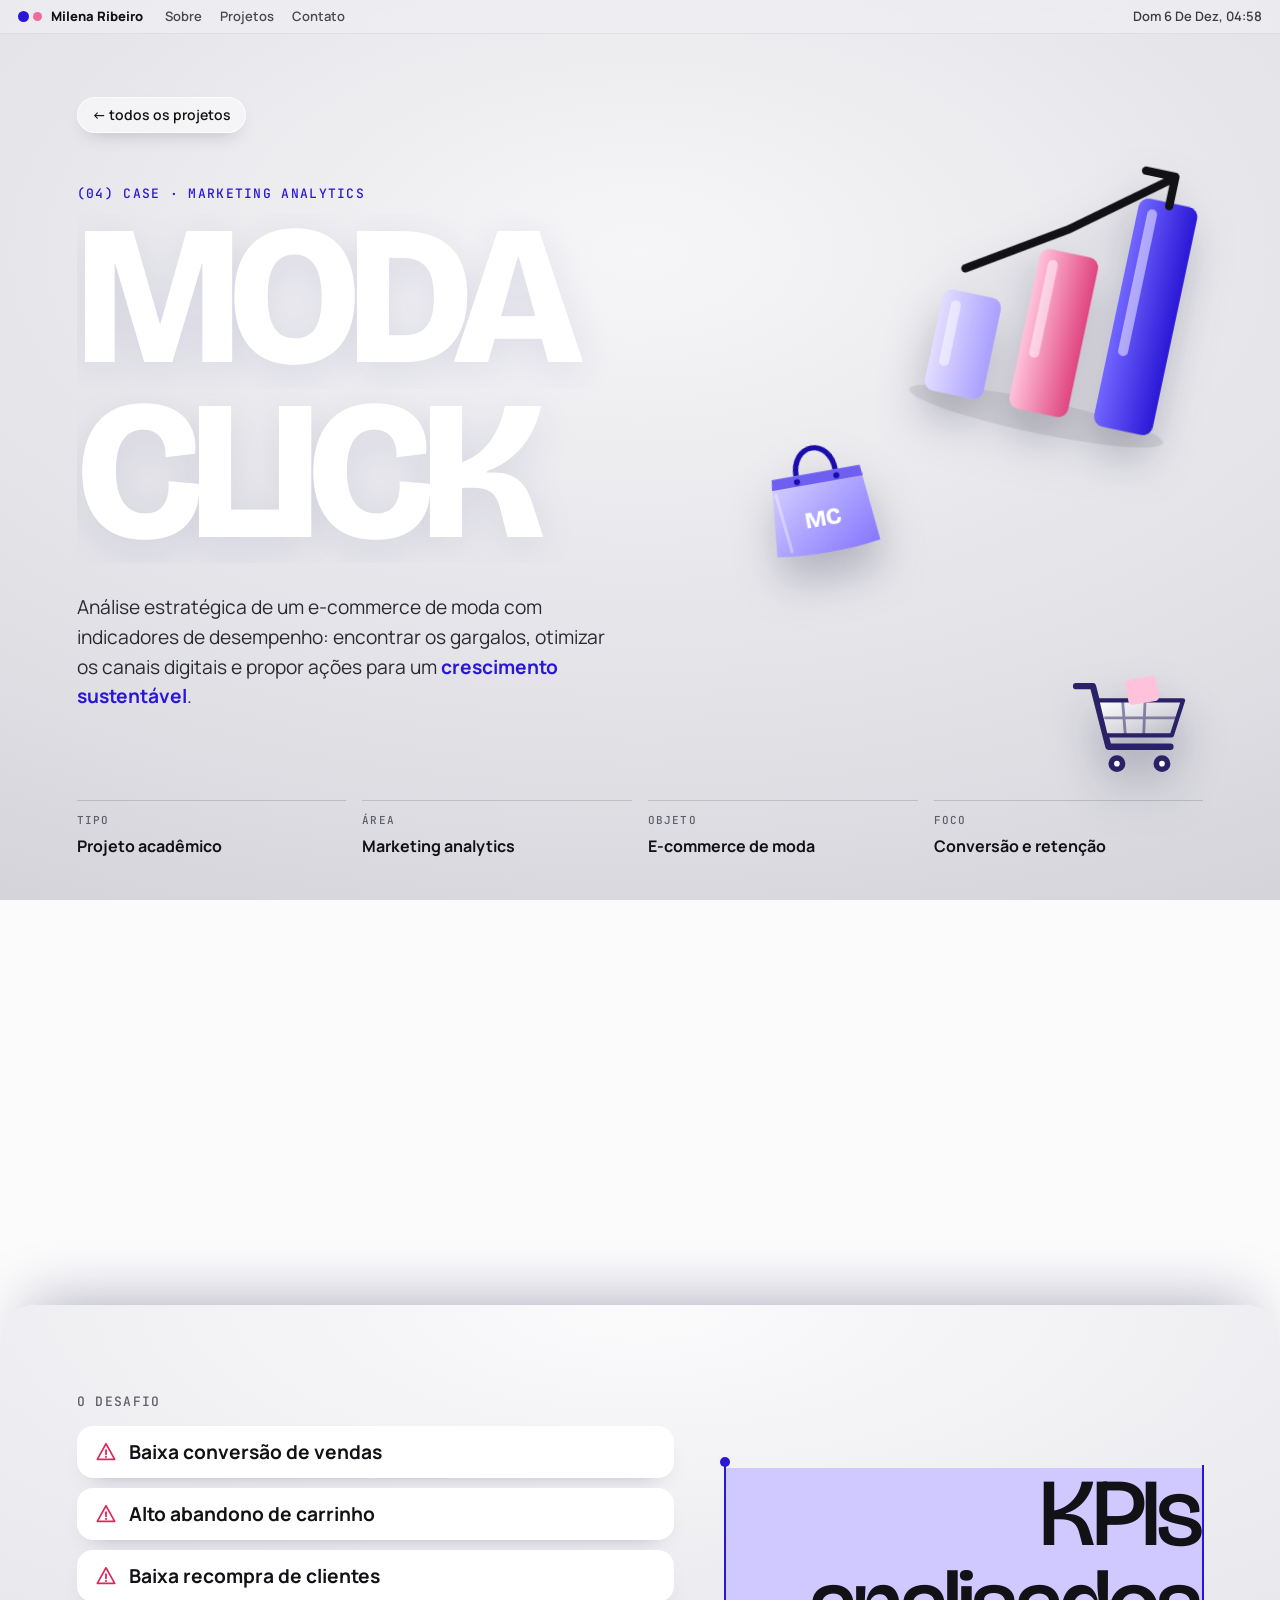
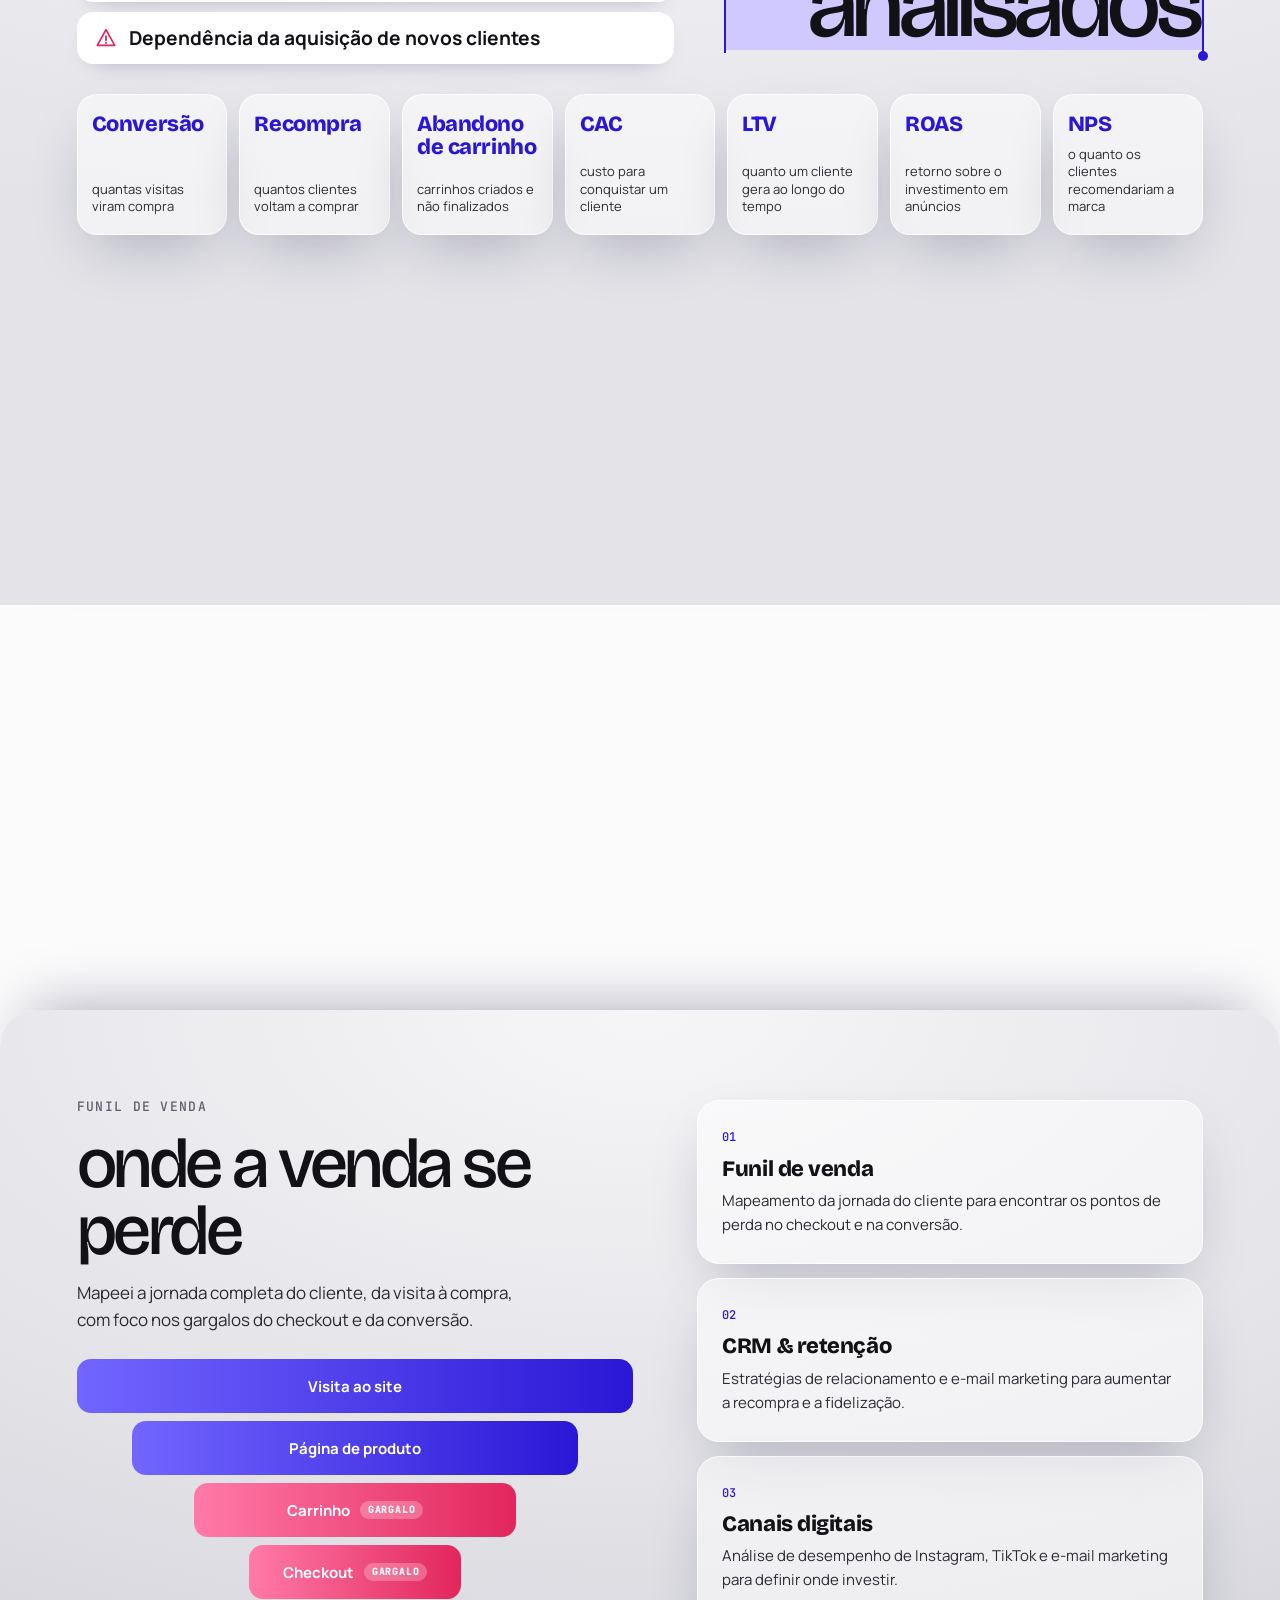
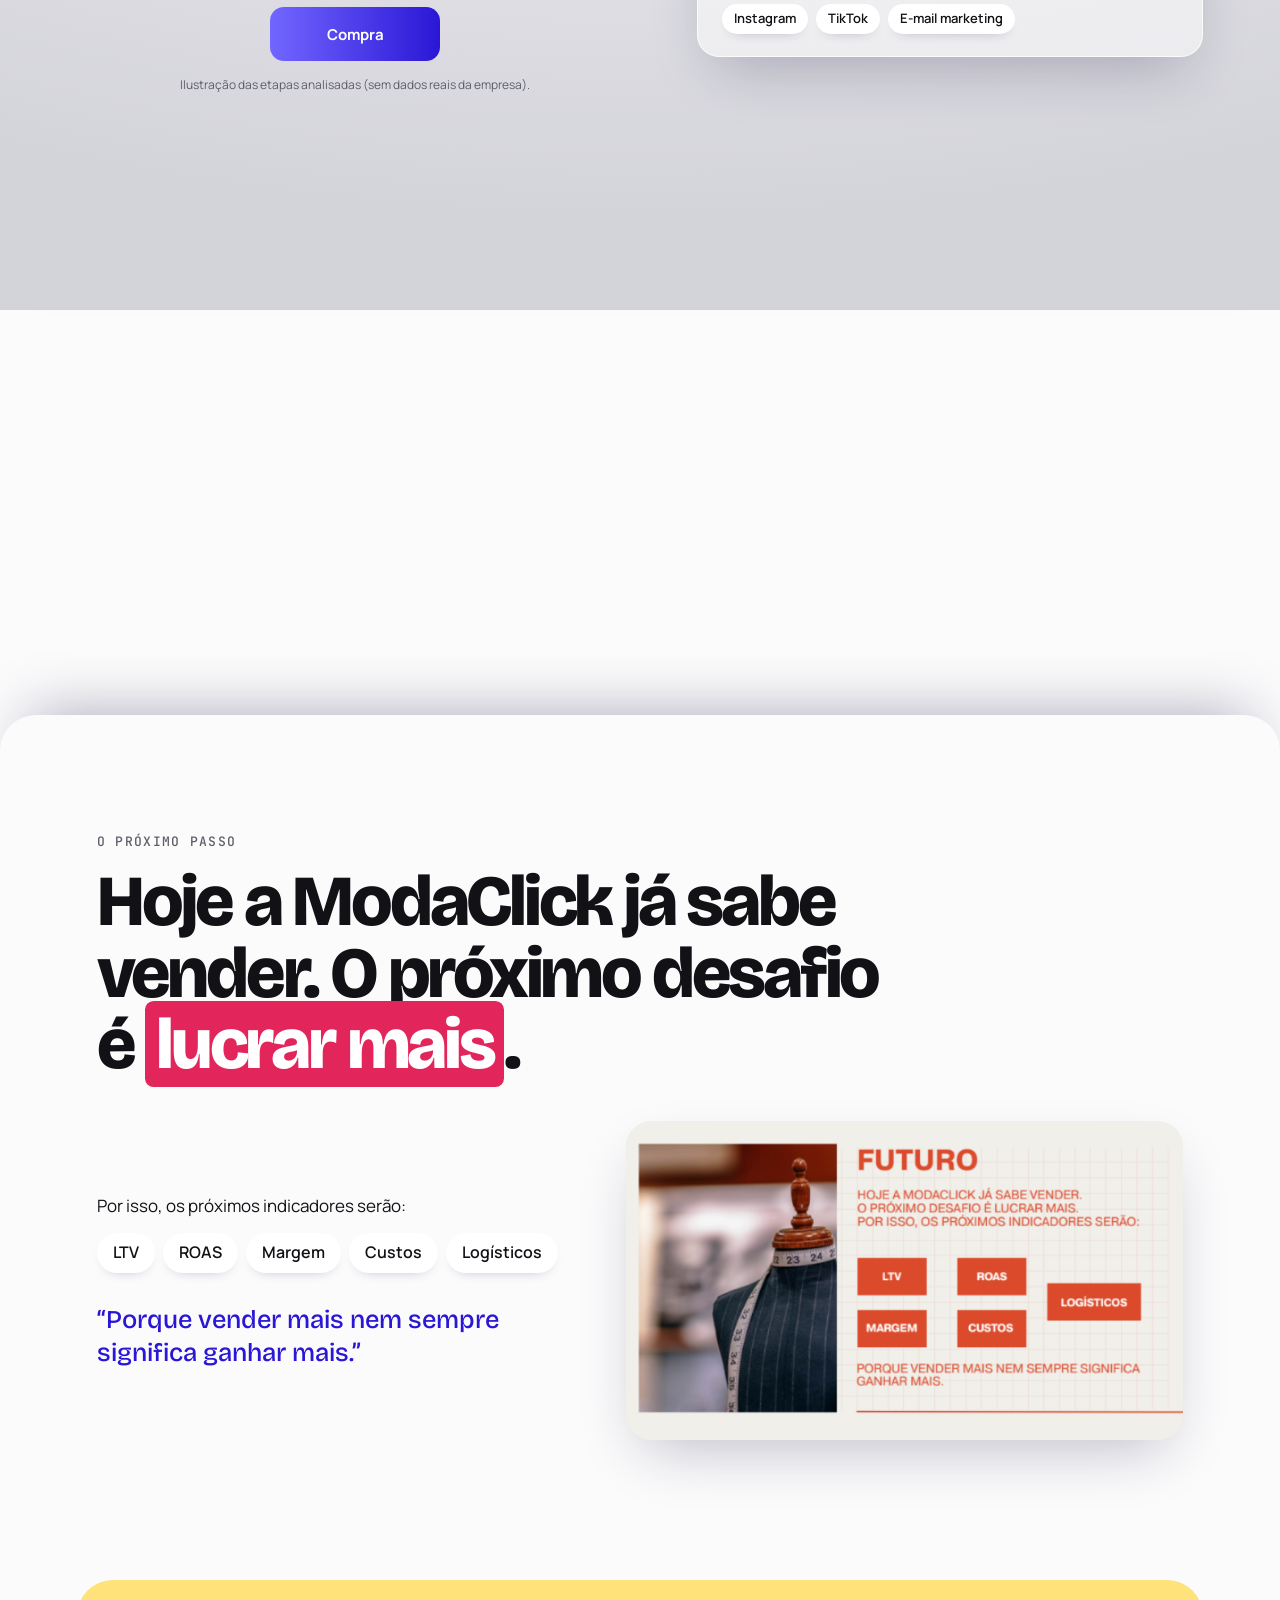
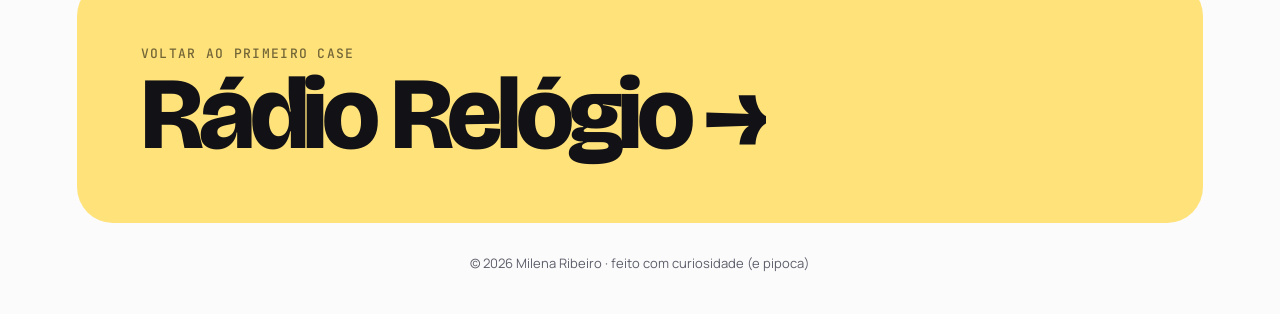
==== modaclick.html @ 16fa6a4c "Add files via upload" ====
<!doctype html>
<html lang="pt-BR">
<head>
<meta charset="utf-8">
<meta name="viewport" content="width=device-width, initial-scale=1">
<title>ModaClick · Milena Ribeiro</title>
<meta name="description" content="Case ModaClick: análise estratégica de um e-commerce de moda com KPIs, funil de vendas, CRM e canais digitais.">
<meta property="og:title" content="ModaClick · Milena Ribeiro">
<meta property="og:description" content="Case ModaClick: análise estratégica de um e-commerce de moda com KPIs, funil de vendas, CRM e canais digitais.">
<meta property="og:type" content="website">
<meta name="theme-color" content="#e6e6ea">
<link rel="icon" href="data:image/svg+xml,%3Csvg xmlns='http://www.w3.org/2000/svg' viewBox='0 0 32 32'%3E%3Ccircle cx='11' cy='16' r='9' fill='%232a17d6'/%3E%3Ccircle cx='24' cy='16' r='6' fill='%23f06aa0'/%3E%3C/svg%3E">
<link rel="preconnect" href="https://fonts.googleapis.com">
<link rel="preconnect" href="https://fonts.gstatic.com" crossorigin>
<link href="https://fonts.googleapis.com/css2?family=Bricolage+Grotesque:opsz,wght@12..96,300;12..96,500;12..96,800&family=JetBrains+Mono:wght@400;500&family=Manrope:wght@400;500;600;700;800&display=swap" rel="stylesheet">
<link rel="stylesheet" href="styles.css">
<link rel="stylesheet" href="case.css">
</head>
<body class="case">

<svg width="0" height="0" style="position:absolute" aria-hidden="true">
  <defs>
    <linearGradient id="g-bag" x1="0" y1="0" x2="1" y2="1"><stop offset="0" stop-color="#d9d4ff"/><stop offset="1" stop-color="#8475ff"/></linearGradient>
    <linearGradient id="g-bar-a" x1="0" y1="0" x2="1" y2="0"><stop offset="0" stop-color="#7266ff"/><stop offset="1" stop-color="#2a17d6"/></linearGradient>
    <linearGradient id="g-bar-b" x1="0" y1="0" x2="1" y2="0"><stop offset="0" stop-color="#ffc2da"/><stop offset="1" stop-color="#e0457f"/></linearGradient>
    <linearGradient id="g-bar-c" x1="0" y1="0" x2="1" y2="0"><stop offset="0" stop-color="#e2ddff"/><stop offset="1" stop-color="#a99fff"/></linearGradient>
    <linearGradient id="g-cart" x1="0" y1="0" x2="1" y2="1"><stop offset="0" stop-color="#ffffff"/><stop offset="1" stop-color="#b9b9c4"/></linearGradient>

    <symbol id="i-bag" viewBox="0 0 200 200">
      <path d="M74 78 C74 32 126 32 126 78" fill="none" stroke="#1a0dab" stroke-width="7" stroke-linecap="round"/>
      <path d="M42 76 H158 L168 176 Q100 186 32 176 Z" fill="url(#g-bag)"/>
      <path d="M42 76 H158 L160 90 H40 Z" fill="#6f5ff0"/>
      <circle cx="74" cy="84" r="4" fill="#1a0dab"/><circle cx="126" cy="84" r="4" fill="#1a0dab"/>
      <text x="100" y="146" text-anchor="middle" font-family="Bricolage Grotesque, sans-serif" font-weight="800" font-size="30" fill="#fff">MC</text>
      <path d="M44 96 L52 172" stroke="#fff" stroke-opacity=".35" stroke-width="4" stroke-linecap="round"/>
    </symbol>

    <symbol id="i-chart" viewBox="0 0 200 200">
      <ellipse cx="100" cy="176" rx="78" ry="10" fill="#000" opacity=".08"/>
      <rect x="30" y="112" width="36" height="62" rx="6" fill="url(#g-bar-c)"/>
      <rect x="82" y="76" width="36" height="98" rx="6" fill="url(#g-bar-b)"/>
      <rect x="134" y="34" width="36" height="140" rx="6" fill="url(#g-bar-a)"/>
      <rect x="36" y="118" width="6" height="40" rx="3" fill="#fff" opacity=".5"/>
      <rect x="88" y="82" width="6" height="60" rx="3" fill="#fff" opacity=".5"/>
      <rect x="140" y="40" width="6" height="90" rx="3" fill="#fff" opacity=".5"/>
      <path d="M40 98 L96 62 L150 20" fill="none" stroke="#121216" stroke-width="5" stroke-linecap="round" stroke-linejoin="round"/>
      <path d="M134 18 L152 18 L152 36" fill="none" stroke="#121216" stroke-width="5" stroke-linecap="round" stroke-linejoin="round"/>
    </symbol>

    <symbol id="i-cart" viewBox="0 0 200 200">
      <path d="M20 50 H44 L66 136 H154" fill="none" stroke="#2a2266" stroke-width="9" stroke-linecap="round" stroke-linejoin="round"/>
      <path d="M50 70 H172 L156 120 H62 Z" fill="url(#g-cart)" stroke="#2a2266" stroke-width="6" stroke-linejoin="round"/>
      <path d="M86 70 L90 120 M118 70 L116 120 M60 95 H164" stroke="#2a2266" stroke-width="4" opacity=".5"/>
      <rect x="92" y="38" width="44" height="36" rx="6" fill="#ffc2da" transform="rotate(-10 114 56)"/>
      <circle cx="78" cy="160" r="12" fill="#2a2266"/><circle cx="142" cy="160" r="12" fill="#2a2266"/>
      <circle cx="78" cy="160" r="4" fill="#fff"/><circle cx="142" cy="160" r="4" fill="#fff"/>
    </symbol>

    <symbol id="i-alert" viewBox="0 0 24 24"><path d="M12 3l9.5 17h-19z" fill="none" stroke="currentColor" stroke-width="1.8" stroke-linejoin="round"/><path d="M12 10v4.5M12 17.2v.3" stroke="currentColor" stroke-width="2" stroke-linecap="round"/></symbol>
  </defs>
</svg>

<header class="menubar">
  <a class="brand" href="index.html"><span class="brand-dot"></span>Milena Ribeiro</a>
  <nav>
    <a href="index.html#sobre">Sobre</a>
    <a href="index.html#projetos">Projetos</a>
    <a href="index.html#contato">Contato</a>
  </nav>
  <time id="clock" aria-hidden="true"></time>
</header>

<main>

<!-- ============ ABERTURA ============ -->
<section class="c-hero stack">
  <a class="back" href="index.html#projetos">← todos os projetos</a>
  <p class="c-kicker">(04) CASE · MARKETING ANALYTICS</p>
  <h1 class="c-title"><span class="line"><span>MODA</span></span> <span class="line"><span>CLICK</span></span></h1>
  <p class="c-lead">Análise estratégica de um e-commerce de moda com indicadores de desempenho: encontrar os gargalos, otimizar os canais digitais e propor ações para um <strong>crescimento sustentável</strong>.</p>

  <div class="c-obj o1" data-speed=".35"><div class="float"><svg viewBox="0 0 200 200"><use href="#i-chart"/></svg></div></div>
  <div class="c-obj o2" data-speed=".6"><div class="float" style="--d:-2s"><svg viewBox="0 0 200 200"><use href="#i-bag"/></svg></div></div>
  <div class="c-obj o3" data-speed=".2"><div class="float" style="--d:-3.5s"><svg viewBox="0 0 200 200"><use href="#i-cart"/></svg></div></div>

  <dl class="c-meta">
    <div><dt>Tipo</dt><dd>Projeto acadêmico</dd></div>
    <div><dt>Área</dt><dd>Marketing analytics</dd></div>
    <div><dt>Objeto</dt><dd>E-commerce de moda</dd></div>
    <div><dt>Foco</dt><dd>Conversão e retenção</dd></div>
  </dl>
</section>

<!-- ============ DESAFIO + KPIs ============ -->
<section class="process stack panel moda-process">
  <div class="process-head">
    <div>
      <p class="label">O DESAFIO</p>
      <div class="alerts">
        <p class="alert reveal"><svg viewBox="0 0 24 24"><use href="#i-alert"/></svg>Baixa conversão de vendas</p>
        <p class="alert reveal"><svg viewBox="0 0 24 24"><use href="#i-alert"/></svg>Alto abandono de carrinho</p>
        <p class="alert reveal"><svg viewBox="0 0 24 24"><use href="#i-alert"/></svg>Baixa recompra de clientes</p>
        <p class="alert reveal"><svg viewBox="0 0 24 24"><use href="#i-alert"/></svg>Dependência da aquisição de novos clientes</p>
      </div>
    </div>
    <h2 class="sec-title reveal"><span class="sel">KPIs analisados<i class="h h1"></i><i class="h h2"></i></span></h2>
  </div>

  <div class="kpis">
    <article class="kpi reveal"><b>Conversão</b><span>quantas visitas viram compra</span></article>
    <article class="kpi reveal"><b>Recompra</b><span>quantos clientes voltam a comprar</span></article>
    <article class="kpi reveal"><b>Abandono de carrinho</b><span>carrinhos criados e não finalizados</span></article>
    <article class="kpi reveal"><b>CAC</b><span>custo para conquistar um cliente</span></article>
    <article class="kpi reveal"><b>LTV</b><span>quanto um cliente gera ao longo do tempo</span></article>
    <article class="kpi reveal"><b>ROAS</b><span>retorno sobre o investimento em anúncios</span></article>
    <article class="kpi reveal"><b>NPS</b><span>o quanto os clientes recomendariam a marca</span></article>
  </div>
</section>

<!-- ============ FUNIL + FRENTES ============ -->
<section class="results stack panel moda-funnel">
  <div class="funnel-grid">
    <div>
      <p class="label">FUNIL DE VENDA</p>
      <h2 class="sec-title reveal">onde a venda se perde</h2>
      <p class="funnel-lead reveal">Mapeei a jornada completa do cliente, da visita à compra, com foco nos gargalos do checkout e da conversão.</p>
      <ol class="funnel reveal" aria-label="Etapas da jornada de compra">
        <li style="--w:100"><span>Visita ao site</span></li>
        <li style="--w:80"><span>Página de produto</span></li>
        <li class="leak" style="--w:58"><span>Carrinho</span><em>gargalo</em></li>
        <li class="leak" style="--w:38"><span>Checkout</span><em>gargalo</em></li>
        <li style="--w:24"><span>Compra</span></li>
      </ol>
      <p class="funnel-note">Ilustração das etapas analisadas (sem dados reais da empresa).</p>
    </div>
    <div class="fronts">
      <article class="front reveal">
        <span class="front-n">01</span>
        <h3>Funil de venda</h3>
        <p>Mapeamento da jornada do cliente para encontrar os pontos de perda no checkout e na conversão.</p>
      </article>
      <article class="front reveal">
        <span class="front-n">02</span>
        <h3>CRM &amp; retenção</h3>
        <p>Estratégias de relacionamento e e-mail marketing para aumentar a recompra e a fidelização.</p>
      </article>
      <article class="front reveal">
        <span class="front-n">03</span>
        <h3>Canais digitais</h3>
        <p>Análise de desempenho de Instagram, TikTok e e-mail marketing para definir onde investir.</p>
        <div class="chips"><span>Instagram</span><span>TikTok</span><span>E-mail marketing</span></div>
      </article>
    </div>
  </div>
</section>

<div class="rest panel">
<!-- ============ FUTURO ============ -->
<section class="future">
  <p class="label">O PRÓXIMO PASSO</p>
  <h2 class="future-title reveal">Hoje a ModaClick já sabe vender. O próximo desafio é <span>lucrar mais</span>.</h2>
  <div class="future-grid">
    <div class="reveal">
      <p class="future-sub">Por isso, os próximos indicadores serão:</p>
      <div class="chips big"><span>LTV</span><span>ROAS</span><span>Margem</span><span>Custos</span><span>Logísticos</span></div>
      <p class="future-quote">“Porque vender mais nem sempre significa ganhar mais.”</p>
    </div>
    <figure class="slot future-slide reveal" data-file="img/moda/futuro.png"><img src="img/moda/futuro.png" alt="Slide da apresentação ModaClick sobre os próximos indicadores"></figure>
  </div>
</section>

<a class="next" href="radio-relogio.html" style="background:#ffe27a">
  <span class="label">VOLTAR AO PRIMEIRO CASE</span>
  <span class="next-title">Rádio Relógio <i>→</i></span>
</a>
<footer class="foot">© 2026 Milena Ribeiro · feito com curiosidade (e pipoca)</footer>
</div>

</main>

<script src="case.js"></script>
<script src="flow.js"></script>
</body>
</html>
---- styles.css ----
/* ==========================================================
   Milena Ribeiro · Portfólio
   ========================================================== */
:root {
  --bg: #e6e6ea;
  --paper: #fbfbfc;
  --ink: #121216;
  --muted: #5e5e6a;
  --blue: #2a17d6;
  --blue-d: #1a0dab;
  --sel: #cfc9ff;
  --pink: #f06aa0;
  --yellow: #ffd23f;
  --glass: rgba(255, 255, 255, .52);
  --glass-line: rgba(255, 255, 255, .75);
  --shadow: 0 24px 60px -18px rgba(24, 20, 60, .28);
  --display: "Bricolage Grotesque", "Manrope", sans-serif;
  --body: "Manrope", system-ui, sans-serif;
  --mono: "JetBrains Mono", ui-monospace, monospace;
  color-scheme: light;
}

* { box-sizing: border-box; }
html { scroll-behavior: smooth; }
body {
  margin: 0;
  background: var(--paper);
  color: var(--ink);
  font: 400 16px/1.6 var(--body);
  -webkit-font-smoothing: antialiased;
  overflow-x: hidden;
}
img, svg { display: block; }
a { color: inherit; }
button { font: inherit; }

.glass {
  background: var(--glass);
  -webkit-backdrop-filter: blur(18px) saturate(1.5);
  backdrop-filter: blur(18px) saturate(1.5);
  border: 1px solid var(--glass-line);
  box-shadow: var(--shadow);
}

/* ---------- barra de menu (estilo Mac) ---------- */
.menubar {
  position: fixed; inset: 0 0 auto 0; z-index: 50;
  height: 34px; padding: 0 18px;
  display: flex; align-items: center; gap: 22px;
  font: 600 13px/1 var(--body);
  background: rgba(240, 240, 244, .6);
  -webkit-backdrop-filter: blur(20px) saturate(1.6);
  backdrop-filter: blur(20px) saturate(1.6);
  border-bottom: 1px solid rgba(0,0,0,.06);
}
.menubar a { text-decoration: none; }
.brand { display: flex; align-items: center; gap: 8px; font-weight: 800; }
.brand-dot { width: 11px; height: 11px; border-radius: 50%; background: var(--blue); box-shadow: 14px 0 0 -1px var(--pink); margin-right: 14px; }
.menubar nav { display: flex; gap: 18px; }
.menubar nav a { opacity: .75; transition: opacity .2s; }
.menubar nav a:hover { opacity: 1; }
#clock { margin-left: auto; font-weight: 600; opacity: .8; text-transform: capitalize; }

/* ---------- HERO ---------- */
/* ---------- fluxo contínuo: seções empilhadas ---------- */
.stack { position: sticky; top: 0; min-height: 100svh; }
/* pausa de leitura: a próxima camada só começa a subir depois de um tempo */
.stack + .panel { margin-top: 45vh; }
@media (max-width: 860px) { .stack + .panel { margin-top: 30vh; } }
.panel { border-radius: 36px 36px 0 0; box-shadow: 0 -30px 60px -30px rgba(20, 16, 60, .35); }
.stack::after, .folio-stage::after {
  content: ""; position: absolute; inset: 0; z-index: 200;
  background: #0e0d1a; opacity: var(--dim, 0);
  pointer-events: none; border-radius: inherit;
}

.hero {
  position: sticky;
  height: 100svh; min-height: 700px;
  overflow: hidden;
  background: radial-gradient(120% 95% at 50% 28%, #f6f6f8 0%, #dfdfe4 62%, #cdcdd4 100%);
}
.hero-stage { position: absolute; inset: 0; }

.hero-head { position: absolute; left: 0; right: 0; top: calc(34px + 4vh); z-index: 1; will-change: transform; }
.hero-title {
  margin: 0; text-align: center;
  font: 800 clamp(86px, 19.4vw, 380px)/.82 var(--display);
  letter-spacing: -.045em;
  color: #fff;
  text-shadow: 0 10px 40px rgba(40, 30, 120, .08);
}
.hero-sub {
  display: flex; justify-content: space-between;
  padding: 0 7.5vw; margin-top: .6vw;
  font: 300 clamp(16px, 2.3vw, 42px)/1 var(--body);
  letter-spacing: .02em;
}
.hero-sub span:first-child { color: var(--blue); font-weight: 500; }
.hero-sub span:last-child { color: #fff; text-shadow: 0 2px 14px rgba(40, 30, 120, .18); }

.hero-photo { margin: 0; position: absolute; left: 0; right: 0; bottom: 0; z-index: 2; display: flex; justify-content: center; pointer-events: none; }
.hero-photo img { height: min(86svh, 1000px); width: auto; filter: drop-shadow(0 30px 40px rgba(20, 16, 50, .22)); will-change: transform; transform-origin: 50% 100%; }

/* objetos */
.objects { position: absolute; inset: 0; z-index: 3; pointer-events: none; }
.obj {
  position: absolute; left: var(--x); top: var(--y);
  width: var(--s); height: var(--s);
  pointer-events: auto; cursor: grab;
  will-change: transform;
  touch-action: none;
}
.obj svg { width: 100%; height: 100%; overflow: visible; transform: rotate(var(--r, 0deg)); filter: drop-shadow(0 18px 18px rgba(20, 16, 60, .22)); transition: transform .35s cubic-bezier(.2,.9,.3,1.3); }
.obj:hover svg { transform: rotate(calc(var(--r, 0deg) * -1)) scale(1.12); }
.obj.dragging { cursor: grabbing; z-index: 10; }
.obj.dragging svg { transform: rotate(0deg) scale(1.2); filter: drop-shadow(0 30px 26px rgba(20, 16, 60, .3)); }
.float { width: 100%; height: 100%; animation: bob 6s ease-in-out infinite; animation-delay: var(--d, 0s); }
@keyframes bob {
  0%, 100% { transform: translate3d(0, 0, 0) rotate(0deg); }
  33% { transform: translate3d(4px, -12px, 0) rotate(3deg); }
  66% { transform: translate3d(-5px, 6px, 0) rotate(-2deg); }
}
.obj::after {
  content: attr(data-label);
  position: absolute; left: 50%; top: 100%;
  transform: translate(-50%, 4px) scale(.9);
  white-space: nowrap;
  font: 700 12px/1 var(--body);
  padding: 7px 11px; border-radius: 999px;
  background: rgba(255,255,255,.85); color: var(--ink);
  box-shadow: 0 6px 18px rgba(0,0,0,.12);
  opacity: 0; pointer-events: none;
  transition: opacity .2s, transform .2s;
}
.obj:hover::after { opacity: 1; transform: translate(-50%, 4px) scale(1); }
.obj.dragging::after { opacity: 0; }

/* UI do hero */
.hero-ui { position: absolute; inset: 0; z-index: 4; pointer-events: none; }
.hero-ui > * { pointer-events: auto; }

.card-profile {
  position: absolute; left: 5vw; top: 46%;
  width: min(340px, 30vw);
  padding: 22px 22px 16px; border-radius: 24px;
  font-size: 14px; line-height: 1.55;
  will-change: transform;
}
.card-profile p { margin: 0 0 14px; }
.sel-title { text-align: center; font-weight: 800; font-size: 15px; }

.sel {
  position: relative; display: inline-block;
  padding: 0 4px;
  background: linear-gradient(var(--sel), var(--sel)) no-repeat left / 100% 100%;
}
.h { position: absolute; top: -3px; bottom: -3px; width: 2px; background: var(--blue); }
.h1 { left: -1px; }
.h2 { right: -1px; }
.h1::before, .h2::after { content: ""; position: absolute; left: -4px; width: 10px; height: 10px; border-radius: 50%; background: var(--blue); }
.h1::before { top: -8px; }
.h2::after { bottom: -8px; }

.btn-soft {
  display: block; text-align: center; text-decoration: none;
  padding: 12px 14px; border-radius: 14px;
  background: rgba(0,0,0,.06); color: var(--blue);
  font-weight: 700; font-size: 14px;
  transition: background .2s, color .2s, transform .2s;
}
.btn-soft:hover { background: var(--blue); color: #fff; transform: translateY(-1px); }

.card-skills {
  position: absolute; right: 5vw; top: 40%;
  width: min(260px, 24vw);
  padding: 18px 14px 14px; border-radius: 24px;
  will-change: transform;
}
.card-skills h2 { margin: 0 0 12px; text-align: center; font: 800 15px/1 var(--body); }
.card-skills ul { list-style: none; margin: 0; padding: 0; display: grid; gap: 8px; }
.card-skills li {
  text-align: center; padding: 9px 10px; border-radius: 13px;
  background: rgba(0,0,0,.055);
  font: 600 13.5px/1.2 var(--body);
  transition: background .2s, color .2s, transform .2s;
  cursor: default;
}
.card-skills li::before { content: "★ "; }
.card-skills li.hot { color: #e2265c; }
.card-skills li:hover { background: var(--blue); color: #fff; transform: scale(1.03); }

/* player */
.music {
  position: absolute; left: 5vw; bottom: 5vh;
  width: 330px; padding: 12px 12px 12px 12px; border-radius: 22px;
  display: flex; align-items: center; gap: 12px;
  will-change: transform;
}
.disc { width: 60px; height: 60px; flex: none; animation: spin 5s linear infinite; }
.music.paused .disc { animation-play-state: paused; }
@keyframes spin { to { transform: rotate(360deg); } }
.music-info { flex: 1; min-width: 0; display: grid; gap: 3px; }
.music-info small { font: 500 10px/1 var(--mono); letter-spacing: .08em; color: var(--muted); }
.music-info strong { font: 800 16px/1.15 var(--body); white-space: nowrap; overflow: hidden; text-overflow: ellipsis; transition: opacity .25s; }
.music-bar { height: 4px; border-radius: 4px; background: rgba(0,0,0,.1); overflow: hidden; margin-top: 4px; }
.music-bar i { display: block; height: 100%; width: 0; background: var(--lbl, var(--blue)); border-radius: inherit; }
.music-ctrl { display: flex; gap: 2px; }
.music-ctrl button { width: 30px; height: 30px; border: 0; border-radius: 50%; background: transparent; display: grid; place-items: center; cursor: pointer; transition: background .2s; }
.music-ctrl button:hover { background: rgba(0,0,0,.08); }
.music-ctrl svg { width: 16px; height: 16px; fill: var(--ink); }
.music .i-play { display: none; }
.music.paused .i-play { display: block; }
.music.paused .i-pause { display: none; }

/* dock */
.dock {
  position: absolute; left: 50%; bottom: 3.2vh; transform: translateX(-50%);
  display: flex; align-items: flex-end; gap: 10px;
  padding: 10px 12px; border-radius: 24px;
}
.app {
  position: relative;
  width: 52px; height: 52px; border-radius: 14px;
  display: grid; place-items: center;
  background: var(--bg); color: var(--fg, #fff);
  font: 800 21px/1 var(--body);
  box-shadow: inset 0 0 0 1px rgba(255,255,255,.12), 0 6px 14px rgba(0,0,0,.18);
  transition: transform .22s cubic-bezier(.2,.9,.3,1.2);
  transform-origin: 50% 100%;
}
.app em { font: italic 800 26px/1 var(--display); }
.app::after {
  content: attr(data-name);
  position: absolute; bottom: calc(100% + 10px); left: 50%; transform: translateX(-50%);
  font: 600 11px/1 var(--body); color: var(--ink);
  padding: 5px 8px; border-radius: 8px; background: rgba(255,255,255,.9);
  white-space: nowrap; opacity: 0; transition: opacity .15s; pointer-events: none;
}
.app:hover { transform: scale(1.32) translateY(-6px); }
.app:hover::after { opacity: 1; }
.app:has(+ .app:hover), .app:hover + .app { transform: scale(1.14) translateY(-3px); }

.scroll-hint { position: absolute; right: 5vw; bottom: 5vh; z-index: 4; width: 26px; height: 42px; border: 2px solid rgba(18,18,22,.35); border-radius: 14px; }
.scroll-hint span { position: absolute; left: 50%; top: 8px; width: 4px; height: 8px; margin-left: -2px; border-radius: 2px; background: var(--ink); opacity: .5; animation: wheel 1.8s ease-in-out infinite; }
@keyframes wheel { 0% { transform: translateY(0); opacity: .6; } 80%, 100% { transform: translateY(14px); opacity: 0; } }

/* ---------- revelar no scroll ---------- */
.reveal { opacity: 0; transform: translateY(34px); transition: opacity .8s ease, transform .9s cubic-bezier(.2,.8,.2,1); }
.reveal.in { opacity: 1; transform: none; }
.reveal .sel, .reveal.sel { background-size: 0% 100%; transition: background-size .9s .25s cubic-bezier(.6,0,.2,1); }
.reveal.in .sel { background-size: 100% 100%; }
.reveal .h { opacity: 0; transition: opacity .3s 1s; }
.reveal.in .h { opacity: 1; }

/* ---------- SOBRE ---------- */
.about {
  display: grid; grid-template-columns: minmax(0, 1fr) minmax(0, 1.15fr);
  gap: 5vw; align-items: center;
  min-height: 100svh; margin-top: -100vh;
  padding: 100px max(6vw, calc((100vw - 1240px) / 2)) 80px;
  background: radial-gradient(110% 90% at 30% 40%, #fbfbfc 0%, #f0f0f3 60%, #e6e6ea 100%);
}
.about-objs { position: absolute; inset: 0; pointer-events: none; overflow: hidden; border-radius: inherit; }
.ao { position: absolute; filter: drop-shadow(0 18px 18px rgba(20, 16, 60, .2)); animation: bob 7s ease-in-out infinite; }
.ao1 { width: clamp(90px, 9vw, 150px); left: 38%; top: 8%; transform: rotate(-8deg); }
.ao2 { width: clamp(80px, 8vw, 130px); right: 3%; bottom: 8%; animation-delay: -2s; }
.ao3 { width: clamp(70px, 6.5vw, 110px); left: 3%; bottom: 6%; animation-delay: -4s; }
.about-photo, .about-text { position: relative; z-index: 1; }
.about-photo { position: relative; }
.about-cols { display: grid; grid-template-columns: minmax(0, 1fr) minmax(0, 1fr); gap: 0 28px; }
.reveal.from-left { transform: translateX(-80px) rotate(-5deg); }
.reveal.from-left.in { transform: none; }
.bubbles.pop .bubble { transform: scale(.4) translateY(10px); opacity: 0; transition: transform .5s cubic-bezier(.2,.9,.3,1.5), opacity .3s; }
.bubbles.pop.in .bubble { transform: none; opacity: 1; }
.bubbles.pop.in .bubble:nth-child(2) { transition-delay: .15s; }
.bubbles.pop.in .bubble:nth-child(3) { transition-delay: .3s; }
.about-photo img {
  width: 100%; height: auto; max-height: 720px; object-fit: contain;
  -webkit-mask-image: linear-gradient(#000 82%, transparent 98%);
  mask-image: linear-gradient(#000 82%, transparent 98%);
}
.sticker { position: absolute; left: 6%; bottom: 14%; padding: 10px 16px; border-radius: 999px; font-weight: 700; font-size: 14px; transform: rotate(-4deg); }
.big-sel { margin: 0 0 28px; font: 300 clamp(48px, 7vw, 104px)/1.05 var(--display); letter-spacing: -.035em; }
.about-text p { font-size: 17px; color: #2a2a33; max-width: 56ch; }
.about-text h3 { margin: 34px 0 12px; font: 800 15px/1 var(--body); }
.folder-row { display: flex; align-items: center; gap: 14px; }
.folder-ico { width: 54px; flex: none; }
.folder-row strong { display: block; font-size: 15px; }
.folder-row span { font-size: 14px; color: var(--muted); font-style: italic; }
.bubbles { display: flex; flex-wrap: wrap; gap: 10px; }
.bubble {
  position: relative;
  padding: 7px 14px; border-radius: 16px 16px 16px 4px;
  background: #0a84ff; color: #fff; font: 700 13.5px/1.3 var(--body);
}
.bubble.alt { background: var(--blue); border-radius: 16px 16px 4px 16px; }

/* ---------- SUMÁRIO ---------- */
.index { padding: 90px 6vw 110px; max-width: 1400px; margin: 0 auto; }
.index-title {
  margin: 0 0 56px; text-align: center;
  font: 500 clamp(56px, 11vw, 190px)/.9 var(--display); letter-spacing: -.055em;
}
.tiles { display: grid; grid-template-columns: repeat(4, minmax(0, 1fr)); gap: 26px; }
.tile { text-decoration: none; display: grid; justify-items: center; text-align: center; gap: 12px; }
.tile:nth-child(2) { transition-delay: .08s; }
.tile:nth-child(3) { transition-delay: .16s; }
.tile:nth-child(4) { transition-delay: .24s; }
.num { font: 400 13px/1 var(--mono); color: var(--muted); justify-self: start; padding-left: 10%; }
.tile-box {
  width: 100%; aspect-ratio: 1 / 1.08; border-radius: 30px;
  background: #ececf0;
  display: grid; place-items: center;
  transition: background .3s, transform .4s cubic-bezier(.2,.9,.3,1.2);
}
.tile-box svg { width: 68%; height: 68%; filter: drop-shadow(0 20px 18px rgba(20,16,60,.22)); transition: transform .5s cubic-bezier(.2,.9,.3,1.3); }
.tile:hover .tile-box { background: #e2e0ff; transform: translateY(-6px); }
.tile:hover .tile-box svg { transform: rotate(-8deg) scale(1.1) translateY(-6px); }
.pill { padding: 4px 12px; border-radius: 999px; background: var(--pill); font: 600 13px/1.4 var(--body); }
.tile-name { font: 800 20px/1.1 var(--display); letter-spacing: -.01em; }
.tile-desc { font-size: 14px; color: var(--muted); max-width: 30ch; line-height: 1.5; }
.more { text-align: center; margin: 56px auto 0; color: var(--muted); font-size: 15px; }

/* ---------- PASTA DE PROJETOS ---------- */
.fc-chip { align-self: flex-start; margin-bottom: 8px; padding: 4px 9px; border-radius: 999px; background: #fff; color: var(--blue); font: 800 11px/1.2 var(--body); }
.folio { position: relative; height: 260vh; background: radial-gradient(120% 70% at 50% 40%, #f4f4f6 0%, #e4e4e9 60%, #d6d6dc 100%); }
.folio-stage { position: sticky; top: 0; height: 100svh; overflow: hidden; }
.tag-pill {
  position: absolute; top: calc(34px + 26px); z-index: 40;
  padding: 6px 14px; border: 1.5px solid rgba(18,18,22,.75); border-radius: 999px;
  font: 500 14px/1.2 var(--body);
}
.tp-left { left: 6vw; }
.tp-right { right: 6vw; }

.big-folder, .bf-front { position: absolute; left: 0; top: 0; width: var(--fw, 220px); }
.big-folder { height: var(--fh, 170px); z-index: 5; }
.bf-back { position: absolute; inset: 0; border-radius: 16px; background: linear-gradient(#9d9da6, #8e8e98); }
.bf-back::before { content: ""; position: absolute; left: 0; top: -16px; width: 42%; height: 34px; border-radius: 12px 12px 0 0; background: #9d9da6; }
.bf-front {
  z-index: 30; height: calc(var(--fh, 170px) * .8);
  border-radius: 16px;
  background: linear-gradient(#d2d2d8, #c3c3ca);
  box-shadow: 0 -1px 0 rgba(255,255,255,.6) inset, 0 26px 40px -18px rgba(20,16,60,.35);
}
.bf-label { position: absolute; top: calc(100% + 18px); left: 50%; transform: translateX(-50%); white-space: nowrap; font: 500 15px/1 var(--body); }
.bf-cursor { position: absolute; right: -14px; bottom: -6px; width: 34px; height: 34px; filter: drop-shadow(0 4px 6px rgba(0,0,0,.2)); animation: nudge 2.4s ease-in-out infinite; }

.fcards { position: absolute; inset: 0; z-index: 10; }
.fcard {
  position: absolute; left: 0; top: 0;
  width: var(--cw, 190px); height: var(--ch, 250px);
  text-decoration: none; color: var(--fg, var(--ink));
  will-change: transform; transform-origin: 50% 50%;
}
.fc-in {
  position: relative; display: flex; flex-direction: column;
  width: 100%; height: 100%; padding: 14px 14px 16px; border-radius: 22px;
  background: var(--c);
  box-shadow: inset 0 0 0 1px rgba(255,255,255,.35), 0 26px 40px -20px rgba(20,16,60,.5);
  transition: transform .4s cubic-bezier(.2,.9,.3,1.3), box-shadow .4s;
}
.fcard:hover .fc-in, .fcard:focus-visible .fc-in { transform: translateY(-14px) scale(1.05); box-shadow: inset 0 0 0 1px rgba(255,255,255,.35), 0 40px 50px -20px rgba(20,16,60,.55); }
.fc-num { font: 500 11px/1 var(--mono); opacity: .7; }
.fc-in svg { width: 74%; height: auto; margin: auto; filter: drop-shadow(0 14px 14px rgba(20,16,60,.25)); }
.fc-cat { font: 500 10px/1.2 var(--mono); letter-spacing: .06em; text-transform: uppercase; opacity: .75; margin-bottom: 4px; }
.fc-in b { font: 800 clamp(15px, 1.4vw, 21px)/1.05 var(--display); letter-spacing: -.02em; }
.tag-bubble {
  position: absolute; top: -40px; left: 50%; transform: translateX(-50%) rotate(-4deg);
  padding: 7px 12px; border-radius: 16px 16px 16px 4px;
  background: var(--b); color: #fff; font: 700 13px/1 var(--body); white-space: nowrap;
  box-shadow: 0 8px 18px -6px rgba(0,0,0,.3);
}
.ghost { border-radius: 22px; background: linear-gradient(#b7b7bf, #a4a4ad); box-shadow: 0 20px 34px -20px rgba(20,16,60,.4); opacity: 0; }

.folio-text { position: absolute; left: 6vw; bottom: 5vh; z-index: 4; }
.folio-title { margin: 0; font: 800 clamp(48px, min(9.5vw, 14vh), 170px)/.86 var(--display); letter-spacing: -.055em; }
.folio-text .more { margin: 18px 0 0; text-align: left; font-size: 14px; max-width: 46ch; }

@media (max-width: 860px) {
  .tag-pill { top: calc(34px + 14px); font-size: 12px; padding: 5px 11px; }
  .tp-left { left: 16px; }
  .tp-right { right: 16px; }
  .bf-label { font-size: 13px; top: calc(100% + 12px); }
  .bf-cursor { width: 26px; height: 26px; }
  .fc-in { padding: 10px; border-radius: 16px; }
  .ghost { border-radius: 16px; }
  .fc-cat { display: none; }
  .fc-in b { font-size: 13px; }
  .tag-bubble { font-size: 11px; top: -30px; padding: 5px 9px; }
  .folio-text { left: 16px; right: 16px; bottom: 4vh; }
  .folio-title { font-size: 54px; }
  .folio-text .more { font-size: 12px; }
}

/* ---------- DESTAQUE ---------- */
.highlight { position: relative; overflow: hidden; background: var(--blue-d); color: #fff; padding: 120px 6vw; }
.hl-inner { position: relative; z-index: 1; max-width: 1200px; margin: 0 auto; }
.mono { font: 500 13px/1 var(--mono); letter-spacing: .08em; opacity: .7; margin: 0 0 18px; }
.hl-big { margin: 0; display: flex; flex-wrap: wrap; align-items: baseline; gap: 0 22px; font: 800 clamp(72px, 15vw, 240px)/.9 var(--display); letter-spacing: -.05em; }
.hl-big small { font: 300 clamp(22px, 3vw, 44px)/1 var(--body); letter-spacing: 0; opacity: .85; }
.hl-lead { max-width: 60ch; font-size: 18px; opacity: .9; margin: 28px 0 56px; }
.hl-lead strong { color: var(--yellow); }
.hl-stats { display: grid; grid-template-columns: repeat(3, minmax(0, 1fr)); gap: 18px; }
.hl-stats div { padding: 22px 24px; border-radius: 22px; background: rgba(255,255,255,.08); border: 1px solid rgba(255,255,255,.14); }
.hl-stats span { display: block; font: 500 12px/1 var(--mono); letter-spacing: .08em; text-transform: uppercase; opacity: .7; margin-bottom: 10px; }
.hl-stats b { font: 700 clamp(20px, 2.2vw, 30px)/1.2 var(--display); }
.hl-stats i { font-style: normal; color: var(--pink); padding: 0 4px; }
.hl-link { display: inline-flex; gap: 10px; align-items: center; margin-top: 40px; padding: 16px 24px; border-radius: 999px; background: #fff; color: var(--blue-d); font-weight: 800; text-decoration: none; transition: transform .25s, box-shadow .25s; }
.hl-link span { transition: transform .3s; }
.hl-link:hover { transform: translateY(-2px); box-shadow: 0 14px 30px rgba(0,0,0,.25); }
.hl-link:hover span { transform: translateX(5px); }
.hl-deco { position: absolute; right: -40px; top: 40px; width: min(38vw, 460px); height: auto; opacity: .95; transform: rotate(14deg); filter: drop-shadow(0 40px 40px rgba(0,0,0,.35)); animation: bob 8s ease-in-out infinite; }

/* ---------- CONTATO ---------- */
.contact { position: relative; padding: 110px 6vw 0; text-align: center; overflow: hidden; background: var(--paper); }
.contact .foot { padding-bottom: 30px; }
.contact-title { margin: 0; font: 800 clamp(52px, 10vw, 170px)/.9 var(--display); letter-spacing: -.05em; }
.contact-title span { color: var(--blue); }
.contact-stage { position: relative; max-width: 1000px; margin: -10px auto 0; height: min(78svh, 720px); }
.contact-photo { position: absolute; left: 50%; bottom: 0; transform: translateX(-50%); height: 100%; width: auto; }
.folder {
  position: absolute; display: grid; justify-items: center; gap: 6px;
  text-decoration: none; font: 600 14px/1 var(--body);
  transition: transform .3s cubic-bezier(.2,.9,.3,1.3);
}
.folder svg { width: 84px; filter: drop-shadow(0 10px 12px rgba(0,0,0,.12)); }
.folder:hover { transform: translateY(-6px) scale(1.06); }
.f1 { left: 6%; top: 18%; }
.f2 { right: 8%; top: 30%; }
.f3 { left: 14%; bottom: 18%; }
.ctx {
  position: absolute; left: 60%; top: 55%;
  min-width: 190px; padding: 6px; border-radius: 12px; text-align: left;
  background: rgba(255,255,255,.82);
  display: grid;
}
.ctx button, .ctx a {
  border: 0; background: none; text-align: left; text-decoration: none;
  padding: 7px 12px; border-radius: 7px; font: 500 14px/1.2 var(--body); color: var(--ink); cursor: pointer;
}
.ctx button:disabled { color: #a3a3ad; cursor: default; }
.ctx button:not(:disabled):hover, .ctx a:hover { background: var(--blue); color: #fff; }
.ctx hr { border: 0; border-top: 1px solid rgba(0,0,0,.1); margin: 4px 6px; }
.cursor { position: absolute; width: 22px; height: 22px; left: 120px; top: 44px; pointer-events: none; animation: nudge 2.4s ease-in-out infinite; }
@keyframes nudge { 0%, 100% { transform: translate(0, 0); } 50% { transform: translate(-6px, -4px); } }
.contact-line { margin: 34px auto 0; color: var(--muted); font-size: 16px; }
.contact-line a { color: var(--blue); font-weight: 700; }

.foot { text-align: center; padding: 30px 6vw 40px; font-size: 13px; color: var(--muted); }

.toast {
  position: fixed; left: 50%; bottom: 28px; z-index: 60;
  transform: translate(-50%, 20px); opacity: 0;
  padding: 12px 18px; border-radius: 14px;
  background: var(--ink); color: #fff; font-weight: 700; font-size: 14px;
  transition: opacity .25s, transform .25s; pointer-events: none;
}
.toast.show { opacity: 1; transform: translate(-50%, 0); }

/* ---------- RESPONSIVO ---------- */
@media (max-width: 1100px) {
  .card-skills { top: 30%; }
  .music { width: 270px; }
}

@media (max-width: 860px) {
  .menubar nav { display: none; }
  .hero { height: auto; min-height: 0; overflow: hidden; padding-bottom: 36px; }
  .hero-stage { position: relative; height: 82svh; min-height: 560px; overflow: hidden; }
  .hero-head { top: calc(34px + 3vh); }
  .hero-title { font-size: 21vw; }
  .hero-sub { padding: 0 5vw; font-size: 15px; margin-top: 8px; }
  .hero-photo img { height: 60svh; min-height: 420px; }
  .obj.m-hide { display: none; }
  .obj svg { filter: drop-shadow(0 10px 10px rgba(20, 16, 60, .2)); }

  .hero-ui { position: relative; inset: auto; display: grid; gap: 14px; padding: 0 16px; margin-top: -40px; }
  .hero-ui > * { position: relative !important; left: auto !important; right: auto !important; top: auto !important; bottom: auto !important; width: 100% !important; transform: none; }
  .card-skills ul { grid-template-columns: 1fr 1fr; }
  .dock { justify-content: space-between; overflow-x: auto; }
  .app { width: 44px; height: 44px; font-size: 18px; border-radius: 12px; }
  .app:hover, .app:has(+ .app:hover), .app:hover + .app { transform: none; }
  .scroll-hint { display: none; }

  .about { grid-template-columns: 1fr; padding: 70px 16px 60px; gap: 20px; }
  .panel { border-radius: 26px 26px 0 0; }
  .about-cols { grid-template-columns: 1fr; }
  .ao2, .ao3 { display: none; }
  .ao1 { left: auto; right: 4%; top: 3%; width: 84px; }
  .about-photo img { max-height: 460px; }
  .index { padding: 60px 16px 80px; }
  .tiles { grid-template-columns: repeat(2, minmax(0, 1fr)); gap: 28px 14px; }
  .tile-box { border-radius: 22px; }
  .tile-name { font-size: 17px; }
  .tile-desc { font-size: 13px; }
  .highlight { padding: 80px 16px; }
  .hl-stats { grid-template-columns: 1fr; }
  .hl-deco { width: 46vw; right: -30px; top: 20px; opacity: .5; }
  .contact { padding: 80px 16px 40px; }
  .contact-stage { height: 470px; }
  .folder svg { width: 62px; }
  .f1 { left: 0; top: 8%; }
  .f2 { right: 0; top: 18%; }
  .f3 { left: 2%; bottom: 30%; }
  .ctx { left: auto; right: 0; top: auto; bottom: 6%; min-width: 170px; }
}

@media (prefers-reduced-motion: reduce) {
  html { scroll-behavior: auto; }
  .float, .disc, .hl-deco, .cursor, .scroll-hint span { animation: none !important; }
  .reveal { opacity: 1; transform: none; transition: none; }
  .reveal .sel { background-size: 100% 100%; }
  .reveal .h { opacity: 1; }
}
---- case.css ----
/* ==========================================================
   Páginas de case — usa os tokens de styles.css
   ========================================================== */
.label { font: 500 13px/1 var(--mono); letter-spacing: .1em; color: var(--muted); margin: 0 0 18px; }
.label.light { color: rgba(255,255,255,.7); }
.sec-title { margin: 0 0 14px; font: 500 clamp(44px, 7.5vw, 120px)/.95 var(--display); letter-spacing: -.05em; }
.sec-sub { margin: 0 0 30px; color: var(--muted); }
.amp { color: var(--pink); }

/* ---------- abertura ---------- */
.c-hero {
  overflow: hidden;
  min-height: 100svh;
  padding: calc(34px + 7vh) 6vw 40px;
  background: radial-gradient(120% 95% at 50% 28%, #f6f6f8 0%, #dfdfe4 62%, #cdcdd4 100%);
  color: var(--ink);
  display: flex; flex-direction: column;
}

.back {
  position: relative; z-index: 3; align-self: flex-start; text-decoration: none;
  font: 600 14px/1 var(--body); padding: 10px 14px; border-radius: 999px;
  background: var(--glass); border: 1px solid var(--glass-line);
  -webkit-backdrop-filter: blur(14px); backdrop-filter: blur(14px);
  box-shadow: 0 8px 20px -10px rgba(24,20,60,.3);
  transition: background .2s, color .2s;
}
.back:hover { background: var(--blue); color: #fff; }
.c-kicker { position: relative; z-index: 3; margin: 6vh 0 14px; font: 500 13px/1 var(--mono); letter-spacing: .1em; color: var(--blue); }
.c-title { position: relative; z-index: 2; margin: 0; font: 800 clamp(72px, 15.5vw, 290px)/.84 var(--display); letter-spacing: -.055em; color: #fff; text-shadow: 0 10px 40px rgba(40, 30, 120, .1); }
.c-title .line { display: block; overflow: hidden; padding-bottom: .04em; }
.c-title .line span { display: inline-block; transform: translateY(105%); transition: transform 1.1s cubic-bezier(.2,.8,.2,1); }
.c-title .line:nth-child(2) span { transition-delay: .12s; }
.opened .c-title .line span { transform: none; transition-delay: .1s; }
.opened .c-title .line:nth-child(2) span { transition-delay: .22s; }
.c-lead { position: relative; z-index: 3; max-width: 46ch; margin: 30px 0 0; font-size: clamp(17px, 1.5vw, 21px); line-height: 1.55; color: #2a2a33; opacity: 0; transform: translateY(20px); transition: opacity .8s .5s, transform .8s .5s; }
.opened .c-lead { opacity: 1; transform: none; }
.c-lead strong { color: var(--blue); }

.c-obj { position: absolute; z-index: 1; will-change: transform; }
.c-obj svg { width: 100%; height: 100%; overflow: visible; filter: drop-shadow(0 24px 22px rgba(20, 16, 60, .25)); }
.o1 { width: clamp(180px, 26vw, 420px); right: 4vw; top: 14vh; }
.o1 svg { transform: rotate(12deg); }
.o2 svg { transform: rotate(-10deg); }
.o2 { width: clamp(110px, 12vw, 200px); right: 30vw; top: 46vh; }
.o3 { width: clamp(100px, 11vw, 180px); right: 6vw; bottom: 12vh; }

.c-meta { position: relative; z-index: 3; margin: auto 0 0; padding-top: 8vh; display: grid; grid-template-columns: repeat(4, minmax(0, 1fr)); gap: 16px; }
.c-meta div { border-top: 1px solid rgba(18,18,22,.15); padding-top: 14px; }
.c-meta dt { font: 500 11px/1 var(--mono); letter-spacing: .1em; text-transform: uppercase; color: var(--muted); margin-bottom: 8px; }
.c-meta dd { margin: 0; font-weight: 700; font-size: 16px; }

/* ---------- desafio ---------- */
.challenge { max-width: 1200px; margin: 0 auto; padding: 18vh 6vw; }
.words { margin: 0; font: 500 clamp(28px, 4.2vw, 62px)/1.18 var(--display); letter-spacing: -.025em; }
.words .w { opacity: .14; transition: opacity .35s, color .35s; }
.words .w.on { opacity: 1; }
.words .w.key.on { color: var(--blue); }

/* ---------- processo ---------- */
.process { background: radial-gradient(110% 60% at 50% 0%, #fbfbfc 0%, #ececf0 55%, #e3e3e8 100%); padding: 90px 6vw 60px; }
.process-head { max-width: 1240px; margin: 0 auto 30px; display: grid; grid-template-columns: minmax(0, 1.25fr) minmax(0, 1fr); gap: 4vw; align-items: end; }
.process-head .words { font-size: clamp(22px, 2.5vw, 36px); }
.process-head .sec-title { text-align: right; }
.rest { position: relative; background: var(--paper); }
.process-grid { max-width: 1240px; margin: 0 auto; display: grid; grid-template-columns: minmax(0, .9fr) minmax(0, 1.1fr); gap: 6vw; }
.phone-wrap { position: relative; }
.phone {
  position: sticky; top: calc(34px + 10vh);
  width: min(320px, 100%); aspect-ratio: 9 / 18.5; margin: 0 auto;
  border-radius: 46px; padding: 14px;
  background: #121216;
  box-shadow: 0 0 0 2px #2a2a33 inset, 0 40px 80px -20px rgba(20,16,60,.45);
}
.phone::before { content: ""; position: absolute; inset: 14px; border-radius: 34px; background: #fff; }
.phone > * { position: relative; }
.phone-notch { position: absolute; top: 24px; left: 50%; transform: translateX(-50%); width: 92px; height: 26px; border-radius: 20px; background: #121216; z-index: 2; }
.phone-top { display: flex; align-items: center; gap: 10px; padding: 52px 16px 14px; }
.ph-avatar { width: 40px; height: 40px; border-radius: 50%; flex: none; background: conic-gradient(#ff8a1f, #e0457f, #2a17d6, #ff8a1f); box-shadow: inset 0 0 0 3px #fff; }
.phone-top b { display: block; font-size: 14px; }
.phone-top small { font-size: 12px; color: var(--muted); transition: opacity .3s; }
.ph-grid { display: grid; grid-template-columns: repeat(3, 1fr); gap: 2px; padding: 0 2px; }
.ph-grid i { aspect-ratio: 4 / 5; display: block; position: relative; overflow: hidden; transition: background .6s ease, transform .6s cubic-bezier(.2,.9,.3,1.3); }
.ph-grid i::after { content: ""; position: absolute; left: 12%; right: 30%; bottom: 14%; height: 9%; border-radius: 3px; background: var(--acc, transparent); transition: background .6s; }
.ph-grid i.flip { transform: scale(.92); }
.ph-badge {
  position: absolute !important; left: 50%; bottom: 26px; transform: translateX(-50%);
  padding: 8px 14px; border-radius: 999px; font: 800 12px/1 var(--mono); letter-spacing: .12em;
  background: #ffe27a; color: #121216; transition: background .4s, color .4s;
  white-space: nowrap;
}
.phone[data-stage="1"] .ph-badge { background: var(--blue); color: #fff; }

.phone:has(.ph-feed) { display: flex; flex-direction: column; }
.ph-feed { position: relative; flex: 1; min-height: 0; margin: 0 2px 2px; overflow: hidden; border-radius: 0 0 32px 32px; background: #0e0d1a; }
.pf {
  position: absolute !important; inset: 0;
  background-repeat: no-repeat; background-size: auto 100%;
  animation: feedpan 16s ease-in-out infinite alternate;
}
.pf-antes { background-image: url("img/radio/feed-antes.webp"); }
.pf-depois {
  background-image: url("img/radio/feed-depois.webp");
  clip-path: inset(calc((1 - var(--k, 0)) * 100%) 0 0 0);
  transition: clip-path 1s cubic-bezier(.2,.8,.2,1);
}
@keyframes feedpan { from { background-position: 0% 0; } to { background-position: 100% 0; } }
.steps { list-style: none; margin: 0; padding: 0; }
.step { min-height: 34vh; display: flex; flex-direction: column; justify-content: center; opacity: .28; transition: opacity .5s; padding: 20px 0; }
.step.active { opacity: 1; }
.step-n { font: 500 14px/1 var(--mono); color: var(--blue); margin-bottom: 14px; }
.step h3 { margin: 0 0 12px; font: 800 clamp(28px, 3.2vw, 46px)/1.05 var(--display); letter-spacing: -.03em; }
.step p { margin: 0; max-width: 42ch; font-size: 18px; color: #2a2a33; }

/* ---------- resultados ---------- */
.results { background: radial-gradient(120% 90% at 50% 0%, #f6f6f8 0%, #e2e2e7 60%, #d3d3da 100%); color: var(--ink); padding: 90px 6vw; }
.results > * { max-width: 1240px; margin-left: auto; margin-right: auto; }
.r-big { margin: 0 auto 60px; display: flex; flex-wrap: wrap; align-items: baseline; gap: 0 22px; font: 800 clamp(70px, 14vw, 230px)/.9 var(--display); letter-spacing: -.05em; }
.r-big { color: var(--blue); }
.r-big small { font: 300 clamp(18px, 2.2vw, 32px)/1.2 var(--body); letter-spacing: 0; color: var(--ink); opacity: .75; max-width: 16ch; }
.metrics { display: grid; grid-template-columns: repeat(3, minmax(0, 1fr)); gap: 18px; }
.metric {
  padding: 24px; border-radius: 24px;
  background: var(--glass); border: 1px solid var(--glass-line);
  -webkit-backdrop-filter: blur(18px) saturate(1.5); backdrop-filter: blur(18px) saturate(1.5);
  box-shadow: var(--shadow);
}
.metric:nth-child(2) { transition-delay: .1s; }
.metric:nth-child(3) { transition-delay: .2s; }
.metric header { display: flex; justify-content: space-between; align-items: center; margin-bottom: 22px; }
.metric h3 { margin: 0; font: 700 18px/1 var(--body); }
.x { font: 800 26px/1 var(--display); letter-spacing: -.03em; color: var(--blue); background: var(--sel); padding: 6px 10px; border-radius: 12px; }
.bars { display: grid; gap: 16px; }
.bar { display: grid; grid-template-columns: 1fr auto; gap: 6px 12px; align-items: center; }
.bar span { grid-column: 1 / -1; font: 500 11px/1 var(--mono); letter-spacing: .06em; opacity: .6; }
.bar i { display: block; height: 10px; border-radius: 10px; background: rgba(18,18,22,.16); width: 0; min-width: 6px; transition: width 1.4s cubic-bezier(.2,.8,.2,1) .3s; }
.bar.hot i { background: linear-gradient(90deg, var(--blue), #7266ff); }
.bar b { font: 700 16px/1 var(--display); white-space: nowrap; }
.r-note { margin-top: 30px; opacity: .65; font-size: 15px; }

/* ---------- espaços de imagem ---------- */
.slot { position: relative; margin: 0; overflow: hidden; background: #ececf0; }
.slot img { width: 100%; height: 100%; object-fit: cover; }
.slot.empty img { display: none; }
.slot.empty::before {
  content: "🖼  " attr(data-file);
  position: absolute; inset: 14px; border-radius: 14px;
  border: 2px dashed rgba(0,0,0,.18);
  display: grid; place-items: center; text-align: center; padding: 10px;
  font: 500 13px/1.4 var(--mono); color: var(--muted);
}

/* ---------- antes × depois ---------- */
.compare-sec, .posts-sec, .insights { max-width: 1240px; margin: 0 auto; padding: 120px 6vw 0; }
.compare { position: relative; aspect-ratio: 16 / 9; border-radius: 28px; overflow: hidden; box-shadow: var(--shadow); user-select: none; }
.compare .slot { position: absolute; inset: 0; }
.cmp-before { clip-path: inset(0 calc(100% - var(--pos)) 0 0); }
.cmp-after.empty { background: linear-gradient(135deg, #1a1830, #0b0a14); }
.cmp-after.empty::before { color: rgba(255,255,255,.6); border-color: rgba(255,255,255,.2); }
.cmp-before.empty { background: linear-gradient(135deg, #ffe7a8, #f7c46c); }
.cmp-before.empty::before { right: calc(50% + 14px); }
.cmp-after.empty::before { left: calc(50% + 14px); }
.compare figcaption { position: absolute; top: 16px; padding: 7px 12px; border-radius: 999px; font: 800 11px/1 var(--mono); letter-spacing: .12em; background: rgba(255,255,255,.85); color: var(--ink); }
.cmp-before figcaption { left: 16px; }
.cmp-after figcaption { right: 16px; }
.cmp-handle { position: absolute; top: 0; bottom: 0; left: var(--pos); width: 3px; margin-left: -1.5px; background: #fff; pointer-events: none; }
.cmp-handle span { position: absolute; top: 50%; left: 50%; transform: translate(-50%, -50%); width: 46px; height: 46px; border-radius: 50%; background: #fff; display: grid; place-items: center; font: 800 16px/1 var(--body); color: var(--blue); box-shadow: 0 8px 24px rgba(0,0,0,.25); }
.compare input { position: absolute; inset: 0; width: 100%; height: 100%; opacity: 0; cursor: ew-resize; margin: 0; }

/* ---------- posts ---------- */
.posts { display: grid; grid-template-columns: repeat(3, minmax(0, 1fr)); gap: 24px; margin-top: 30px; }
.post { aspect-ratio: 3 / 5; border-radius: 26px; box-shadow: var(--shadow); }
.post img { object-position: 50% 30%; }
.post.reveal.in:nth-child(1) { transform: rotate(-3deg); }
.post.reveal.in:nth-child(2) { transform: translateY(24px) rotate(2deg); }
.post.reveal.in:nth-child(3) { transform: rotate(-1.5deg); }
.post.reveal.in:hover { transform: rotate(0) scale(1.03); transition: transform .4s cubic-bezier(.2,.9,.3,1.3); }

/* ---------- insights ---------- */
.insight-grid { display: grid; grid-template-columns: repeat(3, minmax(0, 1fr)); gap: 18px; margin-top: 30px; }
.insight { padding: 26px; border-radius: 24px; background: #fff; }
.insight svg { width: 30px; height: 30px; color: var(--blue); margin-bottom: 16px; }
.insight p { margin: 0; font-size: 17px; font-weight: 600; line-height: 1.45; }
.insight:nth-child(2) { transition-delay: .1s; }
.insight:nth-child(3) { transition-delay: .2s; }

/* ---------- próximo ---------- */
.next {
  display: block; margin: 140px 6vw 0; padding: 60px 5vw; border-radius: 36px;
  background: #ffc2da; text-decoration: none; color: var(--ink);
  transition: background .3s;
}
.next:hover { background: #ffb0cf; }
.next .label { color: rgba(0,0,0,.55); }
.next-title { display: block; font: 800 clamp(44px, 8vw, 130px)/.95 var(--display); letter-spacing: -.05em; }
.next-title i { font-style: normal; display: inline-block; transition: transform .4s cubic-bezier(.2,.9,.3,1.3); }
.next:hover .next-title i { transform: translateX(18px); }

/* ---------- Let's Talk About: leque de posts ---------- */
.spin-slow svg { animation: spin 14s linear infinite; }
.lta-head-right { text-align: right; }
.lta-tags { display: flex; flex-wrap: wrap; gap: 8px; justify-content: flex-end; margin: 0; }
.lta-tags span { padding: 6px 14px; border-radius: 999px; border: 1.5px solid rgba(18,18,22,.7); font: 600 14px/1.2 var(--body); }
.lta-tags span:nth-child(2) { background: #ffc2da; border-color: #ffc2da; }
.fan { position: relative; max-width: 1240px; height: clamp(380px, 38vw, 560px); margin: 20px auto 0; --gap: min(10.5vw, 150px); }
.fan-card {
  position: absolute; left: 50%; top: 50%;
  width: clamp(150px, 16vw, 250px); aspect-ratio: 4 / 5; border-radius: 22px;
  transform: translate(-50%, -50%) rotate(calc(var(--i) * 2deg));
  transition: transform 1s cubic-bezier(.2, .8, .2, 1), box-shadow .3s;
  transition-delay: calc((var(--i) + 3) * 60ms);
  cursor: default;
}
.fan.reveal { opacity: 1; transform: none; }
.fan.in .fan-card {
  transform: translate(calc(-50% + var(--i) * var(--gap)), calc(-50% + var(--i) * var(--i) * 6px)) rotate(calc(var(--i) * 5deg));
}
.fan.in .fan-card:hover {
  z-index: 10; transition-delay: 0s;
  transform: translate(calc(-50% + var(--i) * var(--gap)), calc(-50% - 26px)) rotate(0deg) scale(1.12);
  box-shadow: 0 40px 60px -24px rgba(20, 16, 60, .55);
}
.fan-card::after {
  content: attr(data-cat); position: absolute; left: 12px; bottom: 12px;
  padding: 5px 10px; border-radius: 999px; background: rgba(255,255,255,.92); color: var(--ink);
  font: 700 11px/1 var(--body); opacity: 0; transform: translateY(6px); transition: opacity .25s, transform .25s;
}
.fan-card:hover::after { opacity: 1; transform: none; }
.fan-note { text-align: center; color: var(--muted); font-size: 14px; margin: 10px 0 0; }

/* ---------- Let's Talk About: virais ---------- */
.viral-grid { max-width: 1240px; margin: 0 auto; display: grid; grid-template-columns: minmax(0, 1fr) minmax(0, 1fr); gap: 5vw; align-items: center; }
.viral .r-big { margin-bottom: 24px; }
.viral-lead { font-size: 18px; color: #2a2a33; max-width: 48ch; margin: 0 0 28px; }
.comments { display: grid; gap: 10px; justify-items: start; }
.cmt { margin: 0; padding: 10px 16px; border-radius: 18px 18px 18px 4px; background: #fff; box-shadow: 0 10px 24px -14px rgba(20,16,60,.4); font-weight: 600; }
.cmt.alt { margin-left: 40px; background: var(--blue); color: #fff; border-radius: 18px 18px 4px 18px; transition-delay: .2s; }
.phones { position: relative; display: flex; justify-content: center; gap: 4%; }
.tphone { margin: 0; width: 44%; max-width: 230px; transform: rotate(-6deg); }
.tphone.t2 { transform: translateY(40px) rotate(5deg); transition-delay: .15s; }
.tphone.reveal { opacity: 0; }
.tphone.reveal.in { opacity: 1; transform: rotate(-6deg); }
.tphone.t2.reveal.in { transform: translateY(40px) rotate(5deg); }
.tscreen {
  aspect-ratio: 9 / 19; border-radius: 34px;
  border: 8px solid #121216; background: #0e0d1a;
  box-shadow: 0 40px 70px -24px rgba(20,16,60,.5), 0 0 0 2px #2a2a33;
}
.tscreen video { width: 100%; height: 100%; object-fit: cover; display: block; }
.tscreen.photo { background: #000; display: grid; place-items: center; }
.tscreen.photo img { height: auto; object-fit: contain; }
.tscreen.empty { background: linear-gradient(160deg, #2a2550, #0e0c22); }
.tscreen.empty::before { color: rgba(255,255,255,.6); border-color: rgba(255,255,255,.2); inset: 10px; font-size: 11px; }
.tphone figcaption { margin-top: 14px; font-size: 13px; line-height: 1.4; color: #2a2a33; }
.tphone figcaption span { display: inline-block; margin-bottom: 6px; padding: 5px 10px; border-radius: 999px; background: var(--ink); color: #fff; font: 800 13px/1 var(--body); }
.insight-grid.four { grid-template-columns: repeat(4, minmax(0, 1fr)); }
.learn-n { display: block; font: 800 34px/1 var(--display); color: var(--blue); margin-bottom: 14px; letter-spacing: -.03em; }

/* ---------- Salt Protein: atuação em 3 etapas ---------- */
.flow3 { list-style: none; margin: 30px auto 0; padding: 0; max-width: 1240px; display: grid; grid-template-columns: repeat(3, minmax(0, 1fr)); gap: 18px; counter-reset: f; }
.flow-step {
  position: relative; padding: 26px; border-radius: 26px;
  background: var(--glass); border: 1px solid var(--glass-line);
  -webkit-backdrop-filter: blur(18px) saturate(1.5); backdrop-filter: blur(18px) saturate(1.5);
  box-shadow: var(--shadow);
}
.flow-step:nth-child(2) { transition-delay: .12s; }
.flow-step:nth-child(3) { transition-delay: .24s; }
.flow-step:not(:last-child)::after {
  content: "→"; position: absolute; right: -16px; top: 50%; z-index: 2;
  width: 32px; height: 32px; margin-top: -16px; border-radius: 50%;
  display: grid; place-items: center; background: var(--blue); color: #fff; font-weight: 800;
}
.flow-n { font: 500 13px/1 var(--mono); color: var(--blue); }
.flow-step h3 { margin: 10px 0 18px; font: 800 clamp(22px, 2.2vw, 30px)/1.1 var(--display); letter-spacing: -.02em; }
.chips { display: flex; flex-wrap: wrap; gap: 8px; }
.chips span { padding: 7px 12px; border-radius: 999px; background: #fff; font: 600 13px/1.2 var(--body); box-shadow: 0 6px 14px -10px rgba(20,16,60,.4); }

/* ---------- Salt Protein: descobertas ---------- */
.rings { display: grid; grid-template-columns: repeat(4, minmax(0, 1fr)); gap: 22px; margin-bottom: 50px; }
.ring { margin: 0; position: relative; text-align: center; padding: 22px 18px 24px; border-radius: 26px; background: var(--glass); border: 1px solid var(--glass-line); box-shadow: var(--shadow); }
.ring:nth-child(2) { transition-delay: .1s; }
.ring:nth-child(3) { transition-delay: .2s; }
.ring:nth-child(4) { transition-delay: .3s; }
.ring svg { width: 72%; margin: 0 auto; transform: rotate(-90deg); }
.ring circle { fill: none; stroke-width: 11; }
.ring .trk { stroke: rgba(18,18,22,.08); }
.ring .val { stroke: var(--blue); stroke-linecap: round; stroke-dasharray: 100; stroke-dashoffset: 100; transition: stroke-dashoffset 1.6s cubic-bezier(.2,.8,.2,1) .3s; }
.ring.in .val { stroke-dashoffset: calc(100 - var(--p)); }
.ring.hot { background: #151740; color: #fff; border-color: #151740; }
.ring.hot .trk { stroke: rgba(255,255,255,.12); }
.ring.hot .val { stroke: #c5e3b4; }
.ring b { position: absolute; left: 0; right: 0; top: calc(22px + 36%); transform: translateY(-50%); font: 800 clamp(30px, 3.4vw, 48px)/1 var(--display); letter-spacing: -.04em; }
.ring figcaption { margin-top: 14px; font-size: 15px; font-weight: 600; line-height: 1.35; }
.insight-quote { margin: 0; padding: 34px 38px; border-radius: 28px; background: #151740; color: #fff; font: 500 clamp(22px, 2.6vw, 38px)/1.25 var(--display); letter-spacing: -.02em; }
.insight-quote .label { display: block; color: #c5e3b4; margin-bottom: 14px; }
.insight-quote em { font-style: normal; color: #c5e3b4; }

/* ---------- Salt Protein: a marca ---------- */
.brand-sec { max-width: 1240px; margin: 0 auto; padding: 120px 6vw 0; }
.brand-grid { display: grid; grid-template-columns: 1fr 1.25fr 1fr; gap: 20px; margin-top: 30px; align-items: center; }
.brand-tile { aspect-ratio: 1; border-radius: 30px; box-shadow: var(--shadow); }
.brand-tile.light { background: #c5e3b4; }
.brand-tile.dark { background: #151740; }
.brand-tile.photo { aspect-ratio: 1; }
.brand-tile.light img, .brand-tile.dark img { object-fit: cover; transform: scale(1.04); }
.brand-tile:nth-child(2) { transition-delay: .1s; }
.brand-tile:nth-child(3) { transition-delay: .2s; }
.brand-tile.dark.empty::before { color: rgba(255,255,255,.65); border-color: rgba(255,255,255,.25); }

/* ---------- ModaClick: desafio + KPIs ---------- */
.alerts { display: grid; gap: 10px; }
.alert {
  margin: 0; display: flex; align-items: center; gap: 12px;
  padding: 14px 18px; border-radius: 16px; background: #fff;
  font: 700 clamp(16px, 1.5vw, 20px)/1.25 var(--body);
  box-shadow: 0 10px 24px -16px rgba(20,16,60,.4);
}
.alert svg { width: 22px; height: 22px; flex: none; color: #e2265c; }
.alert:nth-child(2) { transition-delay: .08s; }
.alert:nth-child(3) { transition-delay: .16s; }
.alert:nth-child(4) { transition-delay: .24s; }
.kpis { max-width: 1240px; margin: 30px auto 0; display: grid; grid-template-columns: repeat(7, minmax(0, 1fr)); gap: 12px; }
.kpi {
  padding: 18px 14px; border-radius: 20px; min-height: 140px;
  background: var(--glass); border: 1px solid var(--glass-line); box-shadow: var(--shadow);
  display: flex; flex-direction: column; justify-content: space-between; gap: 10px;
}
.kpi b { font: 800 clamp(18px, 1.7vw, 24px)/1.05 var(--display); letter-spacing: -.02em; color: var(--blue); }
.kpi span { font-size: 13px; line-height: 1.35; color: #2a2a33; }
.kpi:nth-child(2) { transition-delay: .05s; } .kpi:nth-child(3) { transition-delay: .1s; } .kpi:nth-child(4) { transition-delay: .15s; }
.kpi:nth-child(5) { transition-delay: .2s; } .kpi:nth-child(6) { transition-delay: .25s; } .kpi:nth-child(7) { transition-delay: .3s; }

/* ---------- ModaClick: funil ---------- */
.funnel-grid { max-width: 1240px; margin: 0 auto; display: grid; grid-template-columns: minmax(0, 1.1fr) minmax(0, 1fr); gap: 5vw; align-items: start; }
.moda-funnel .sec-title { font-size: clamp(40px, 5.5vw, 88px); }
.funnel-lead { font-size: 17px; color: #2a2a33; max-width: 46ch; margin: 0 0 26px; }
.funnel { list-style: none; margin: 0; padding: 0; display: grid; gap: 8px; justify-items: center; }
.funnel li {
  position: relative; width: 0; min-width: 0; height: 54px; border-radius: 14px;
  background: linear-gradient(90deg, #7266ff, var(--blue)); color: #fff;
  display: flex; align-items: center; justify-content: center; gap: 10px;
  transition: width 1.2s cubic-bezier(.2,.8,.2,1);
  overflow: hidden; white-space: nowrap;
}
.funnel.in li { width: calc(var(--w) * 1%); min-width: 170px; }
.funnel li:nth-child(2) { transition-delay: .1s; } .funnel li:nth-child(3) { transition-delay: .2s; }
.funnel li:nth-child(4) { transition-delay: .3s; } .funnel li:nth-child(5) { transition-delay: .4s; }
.funnel li span { font: 700 15px/1 var(--body); }
.funnel li.leak { background: linear-gradient(90deg, #ff7aa8, #e2265c); }
.funnel li em { font: 800 10px/1 var(--mono); letter-spacing: .08em; text-transform: uppercase; font-style: normal; padding: 4px 8px; border-radius: 999px; background: rgba(255,255,255,.25); }
.funnel-note { margin: 14px 0 0; text-align: center; font-size: 12px; color: var(--muted); }
.fronts { display: grid; gap: 14px; }
.front { padding: 22px 24px; border-radius: 22px; background: var(--glass); border: 1px solid var(--glass-line); box-shadow: var(--shadow); }
.front:nth-child(2) { transition-delay: .1s; } .front:nth-child(3) { transition-delay: .2s; }
.front-n { font: 500 12px/1 var(--mono); color: var(--blue); }
.front h3 { margin: 8px 0 8px; font: 800 22px/1.1 var(--display); letter-spacing: -.02em; }
.front p { margin: 0 0 4px; font-size: 15px; color: #2a2a33; }
.front .chips { margin-top: 12px; }

/* ---------- ModaClick: próximo passo ---------- */
.future { max-width: 1240px; margin: 0 auto; padding: 120px 6vw 0; }
.future-title { margin: 0 0 40px; max-width: 18ch; font: 800 clamp(38px, 5.6vw, 92px)/1 var(--display); letter-spacing: -.045em; }
.future-title span { color: #fff; background: #e2265c; padding: 0 .15em; border-radius: .12em; }
.future-grid { display: grid; grid-template-columns: minmax(0, 1fr) minmax(0, 1.2fr); gap: 5vw; align-items: center; }
.future-sub { font-size: 17px; margin: 0 0 14px; }
.chips.big span { font-size: 16px; padding: 10px 16px; }
.future-quote { margin: 30px 0 0; font: 500 clamp(20px, 2vw, 28px)/1.3 var(--display); color: var(--blue); }
.future-slide { aspect-ratio: 690 / 395; border-radius: 26px; box-shadow: var(--shadow); background: #f1efe9; }
.future-slide img { object-fit: cover; }

/* ---------- responsivo ---------- */
@media (max-width: 860px) {
  .c-hero { padding: calc(34px + 3vh) 16px 30px; }
  .c-kicker { margin-top: 30vh; }
  .o1 { width: 200px; right: -10px; top: 13vh; }
  .o2 { width: 100px; right: auto; left: 16px; top: 16vh; }
  .o3 { display: none; }
  .c-meta { grid-template-columns: 1fr 1fr; padding-top: 40px; }
  .challenge { padding: 100px 16px; }
  .process { padding: 60px 16px 40px; }
  .process-grid { grid-template-columns: 1fr; gap: 0; }
  .phone-wrap { position: sticky; top: 40px; z-index: 2; height: 0; }
  .phone { position: absolute; right: 0; top: 0; width: 120px; border-radius: 22px; padding: 6px; transform-origin: top right; }
  .phone::before { inset: 6px; border-radius: 17px; }
  .phone-notch { top: 10px; width: 36px; height: 10px; }
  .phone-top { padding: 22px 8px 6px; gap: 6px; }
  .ph-avatar { width: 18px; height: 18px; box-shadow: inset 0 0 0 2px #fff; }
  .phone-top b { font-size: 8px; }
  .phone-top small { display: none; }
  .ph-badge { bottom: 10px; padding: 4px 7px; font-size: 8px; }
  .step { min-height: 30vh; padding-right: 136px; }
  .process-head { grid-template-columns: 1fr; gap: 20px; }
  .process-head .sec-title { text-align: left; }
  .step p { font-size: 16px; }
  .results { padding: 80px 16px; }
  .metrics, .insight-grid { grid-template-columns: 1fr; }
  .compare-sec, .posts-sec, .insights { padding: 80px 16px 0; }
  .compare { aspect-ratio: 4 / 5; border-radius: 20px; }
  .posts { grid-template-columns: 1fr 1fr; gap: 14px; }
  .posts .post:nth-child(3) { display: none; }
  .next { margin: 90px 16px 0; padding: 40px 24px; border-radius: 26px; }
  .fan { height: 300px; --gap: 9.5vw; }
  .lta-head-right { text-align: left; }
  .kpis { grid-template-columns: 1fr 1fr; gap: 10px; }
  .kpi { min-height: 0; }
  .funnel-grid, .future-grid { grid-template-columns: 1fr; gap: 30px; }
  .funnel.in li { min-width: 112px; }
  .funnel li { height: 46px; gap: 6px; }
  .funnel li span { font-size: 13px; }
  .funnel li em { display: none; }
  .funnel li.leak span::after { content: " ⚠"; }
  .future { padding: 80px 16px 0; }
  .flow3 { grid-template-columns: 1fr; gap: 26px; }
  .flow-step:not(:last-child)::after { content: "↓"; right: auto; left: 50%; top: auto; bottom: -24px; margin: 0 0 0 -16px; }
  .rings { grid-template-columns: 1fr 1fr; gap: 12px; }
  .ring { padding: 16px 10px 18px; }
  .ring b { top: calc(16px + 36%); font-size: 30px; }
  .ring figcaption { font-size: 13px; }
  .insight-quote { padding: 26px 22px; }
  .brand-sec { padding: 80px 16px 0; }
  .brand-grid { grid-template-columns: 1fr 1fr; gap: 12px; }
  .brand-tile.photo { grid-column: 1 / -1; grid-row: 1; aspect-ratio: 4 / 3; }
  .lta-tags { justify-content: flex-start; }
  .fan-card { width: 30vw; border-radius: 14px; }
  .fan-note { display: none; }
  .viral-grid { grid-template-columns: 1fr; gap: 40px; }
  .phones { padding-bottom: 50px; }
  .insight-grid.four { grid-template-columns: 1fr 1fr; }
  .insight-grid.four .insight { padding: 18px; }
  .insight-grid.four .insight p { font-size: 14px; }
}

@media (prefers-reduced-motion: reduce) {
  .curtain { display: none; }
  .c-title .line span, .c-lead { transform: none !important; opacity: 1 !important; transition: none; }
  .words .w { opacity: 1; }
  .bar i { transition: none; }
}
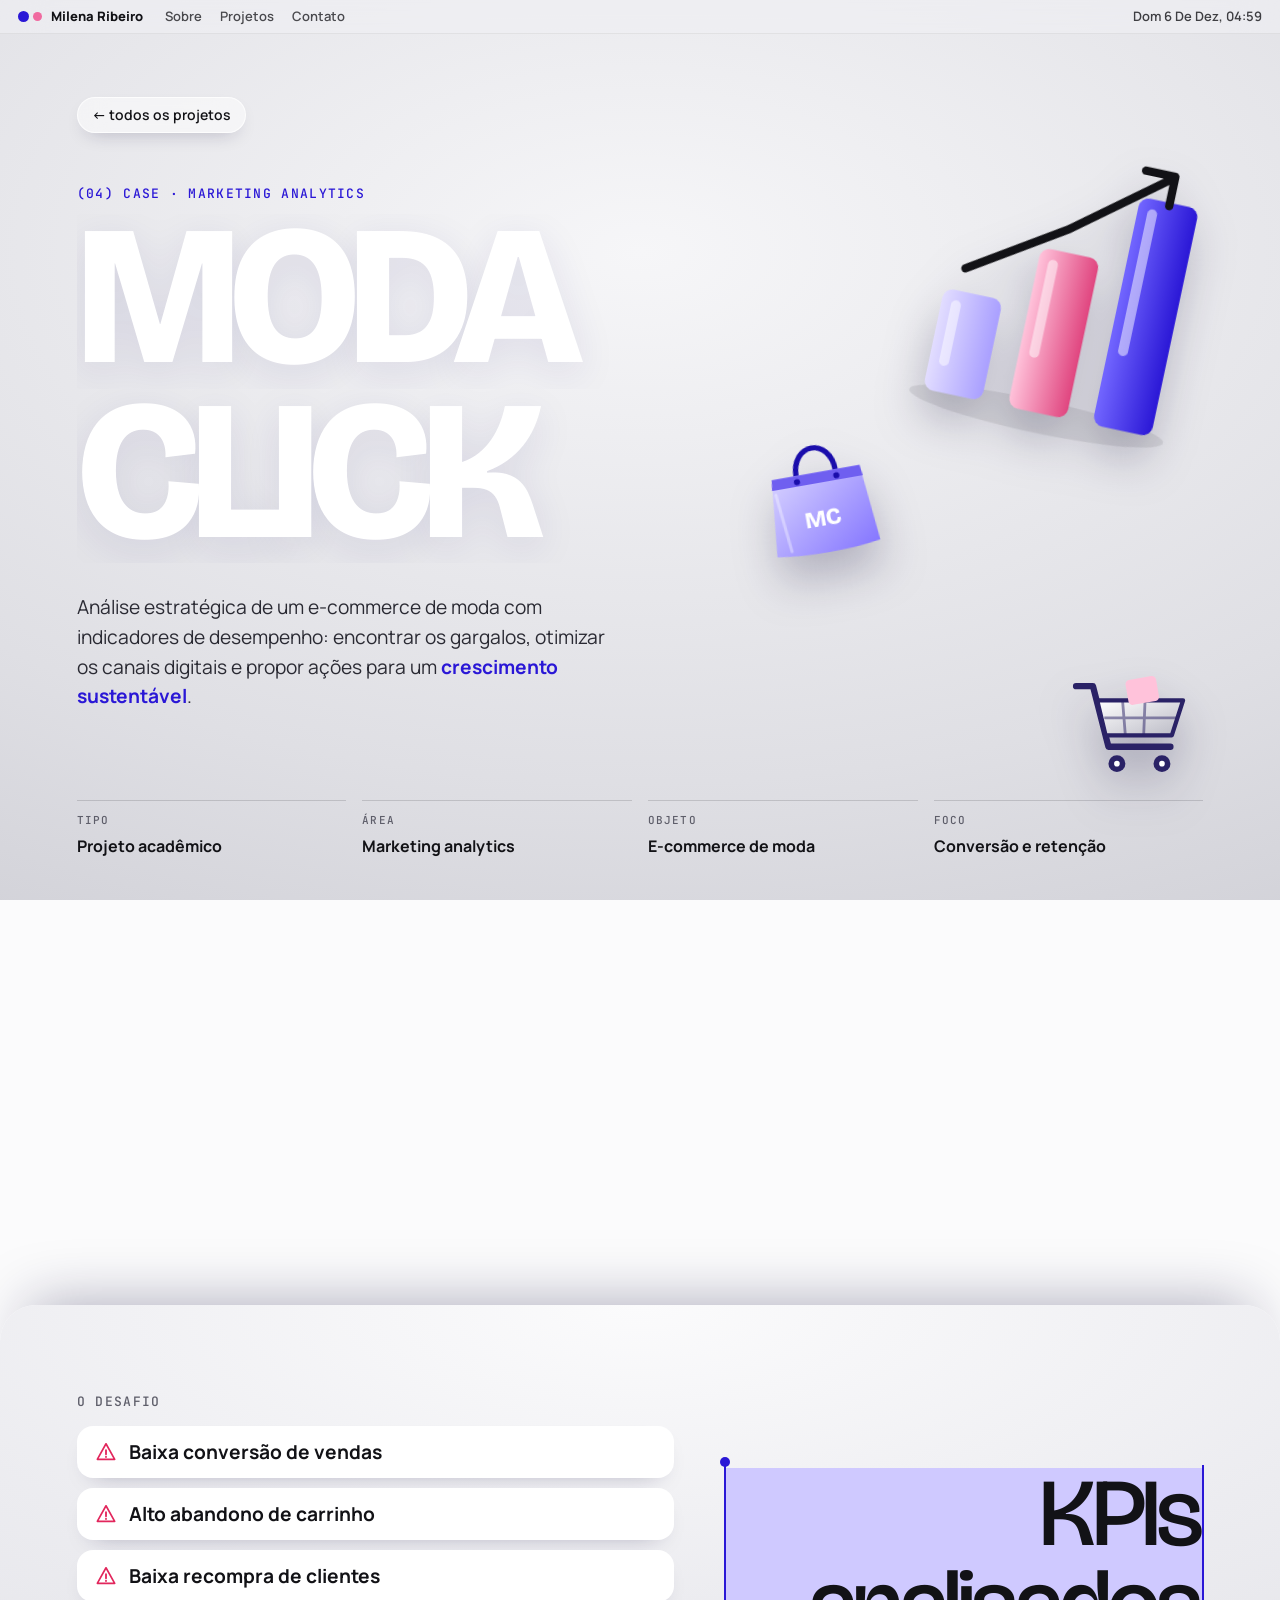
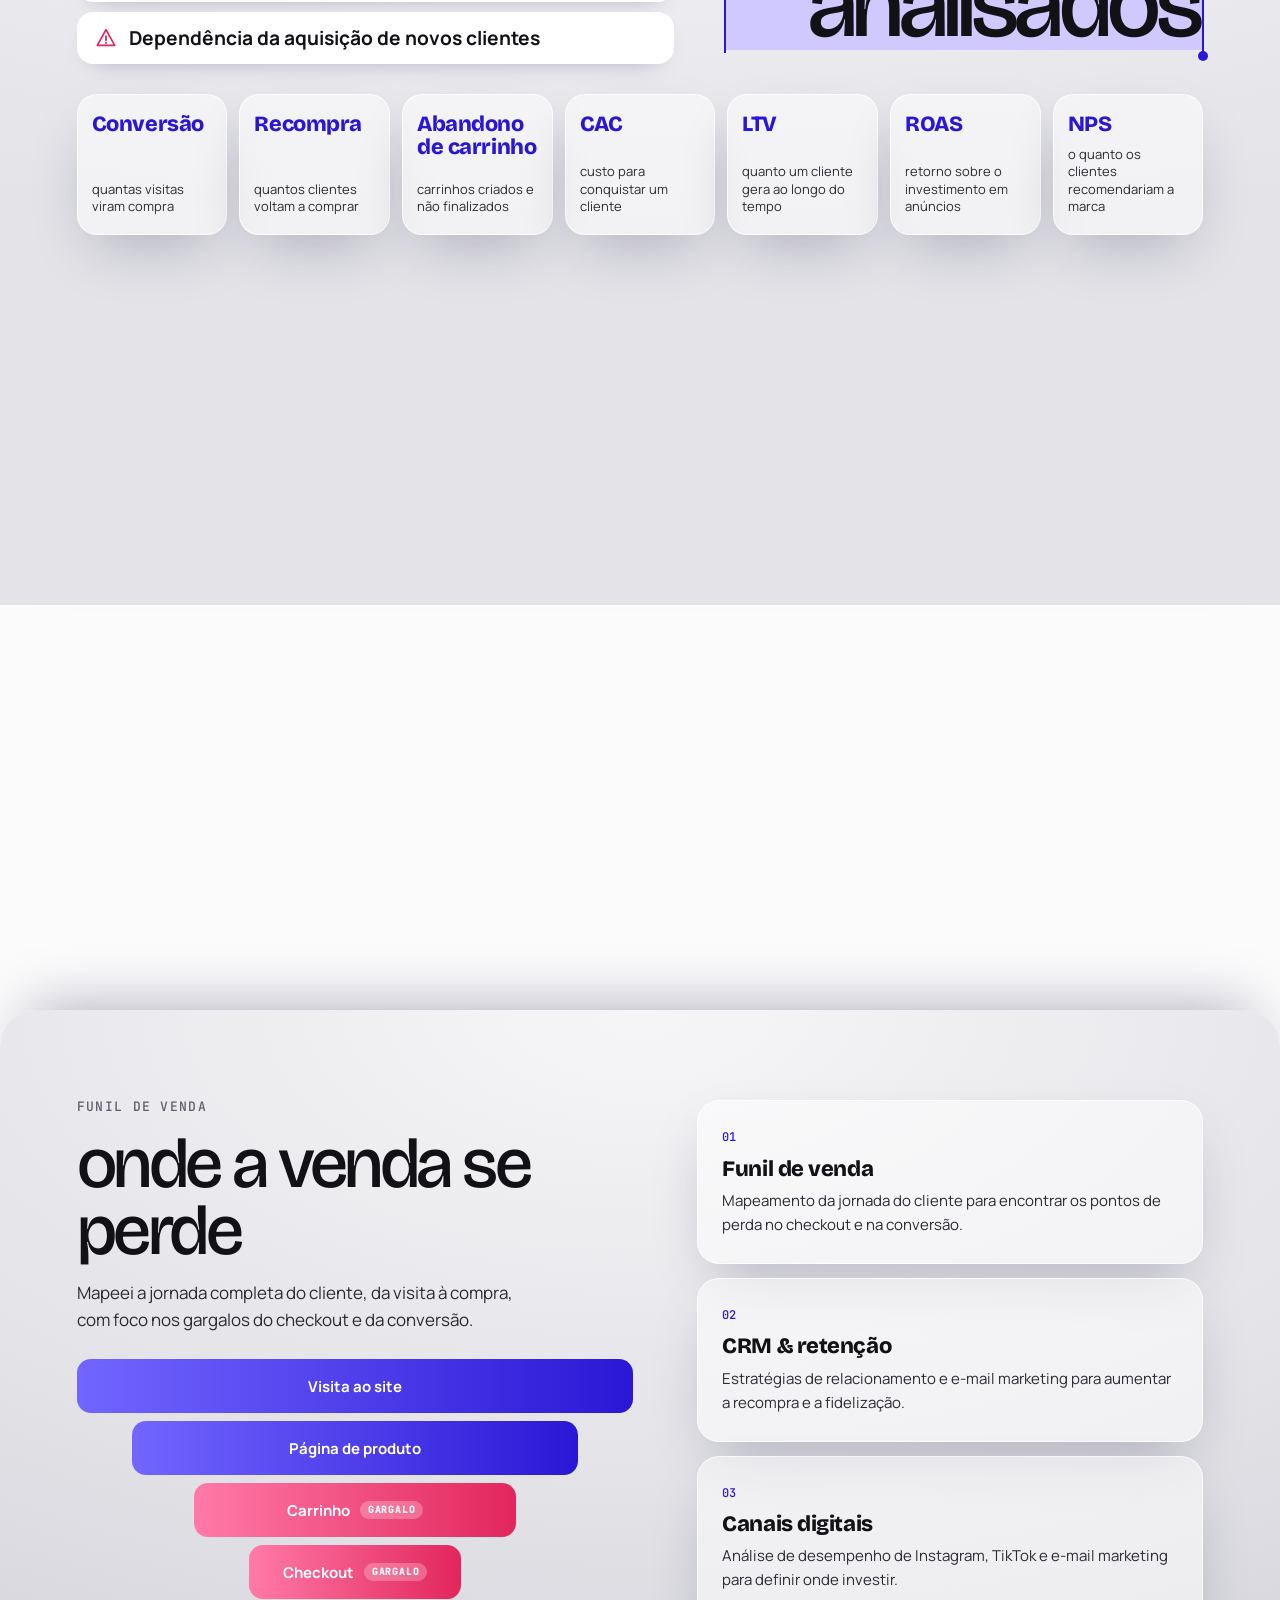
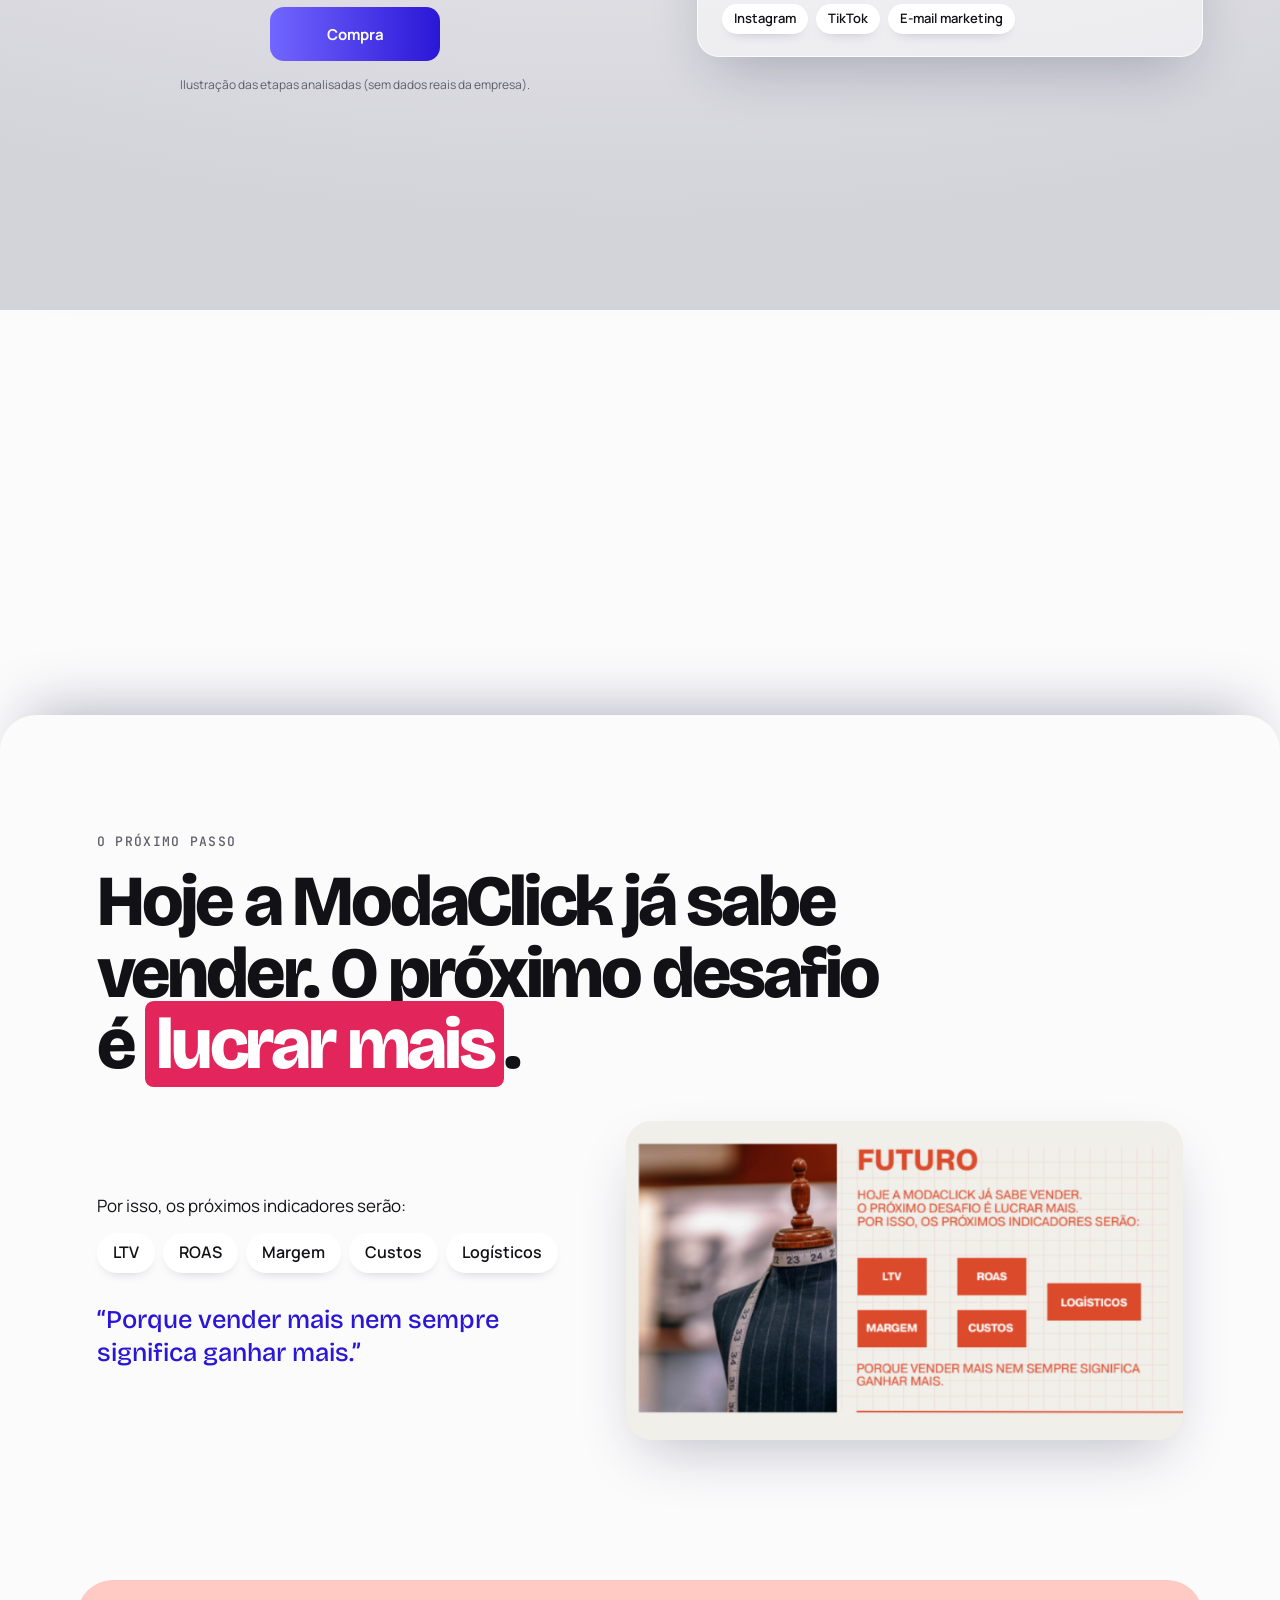
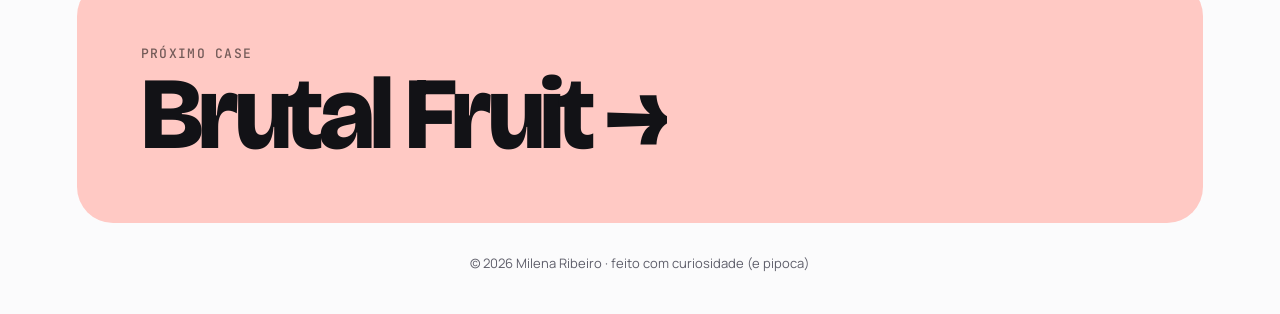
==== commit 0c547167: "Add files via upload" ====
--- a/modaclick.html
+++ b/modaclick.html
@@ -169,9 +169,9 @@
   </div>
 </section>
 
-<a class="next" href="radio-relogio.html" style="background:#ffe27a">
-  <span class="label">VOLTAR AO PRIMEIRO CASE</span>
-  <span class="next-title">Rádio Relógio <i>→</i></span>
+<a class="next" href="brutal-fruit.html" style="background:#ffc9c4">
+  <span class="label">PRÓXIMO CASE</span>
+  <span class="next-title">Brutal Fruit <i>→</i></span>
 </a>
 <footer class="foot">© 2026 Milena Ribeiro · feito com curiosidade (e pipoca)</footer>
 </div>
